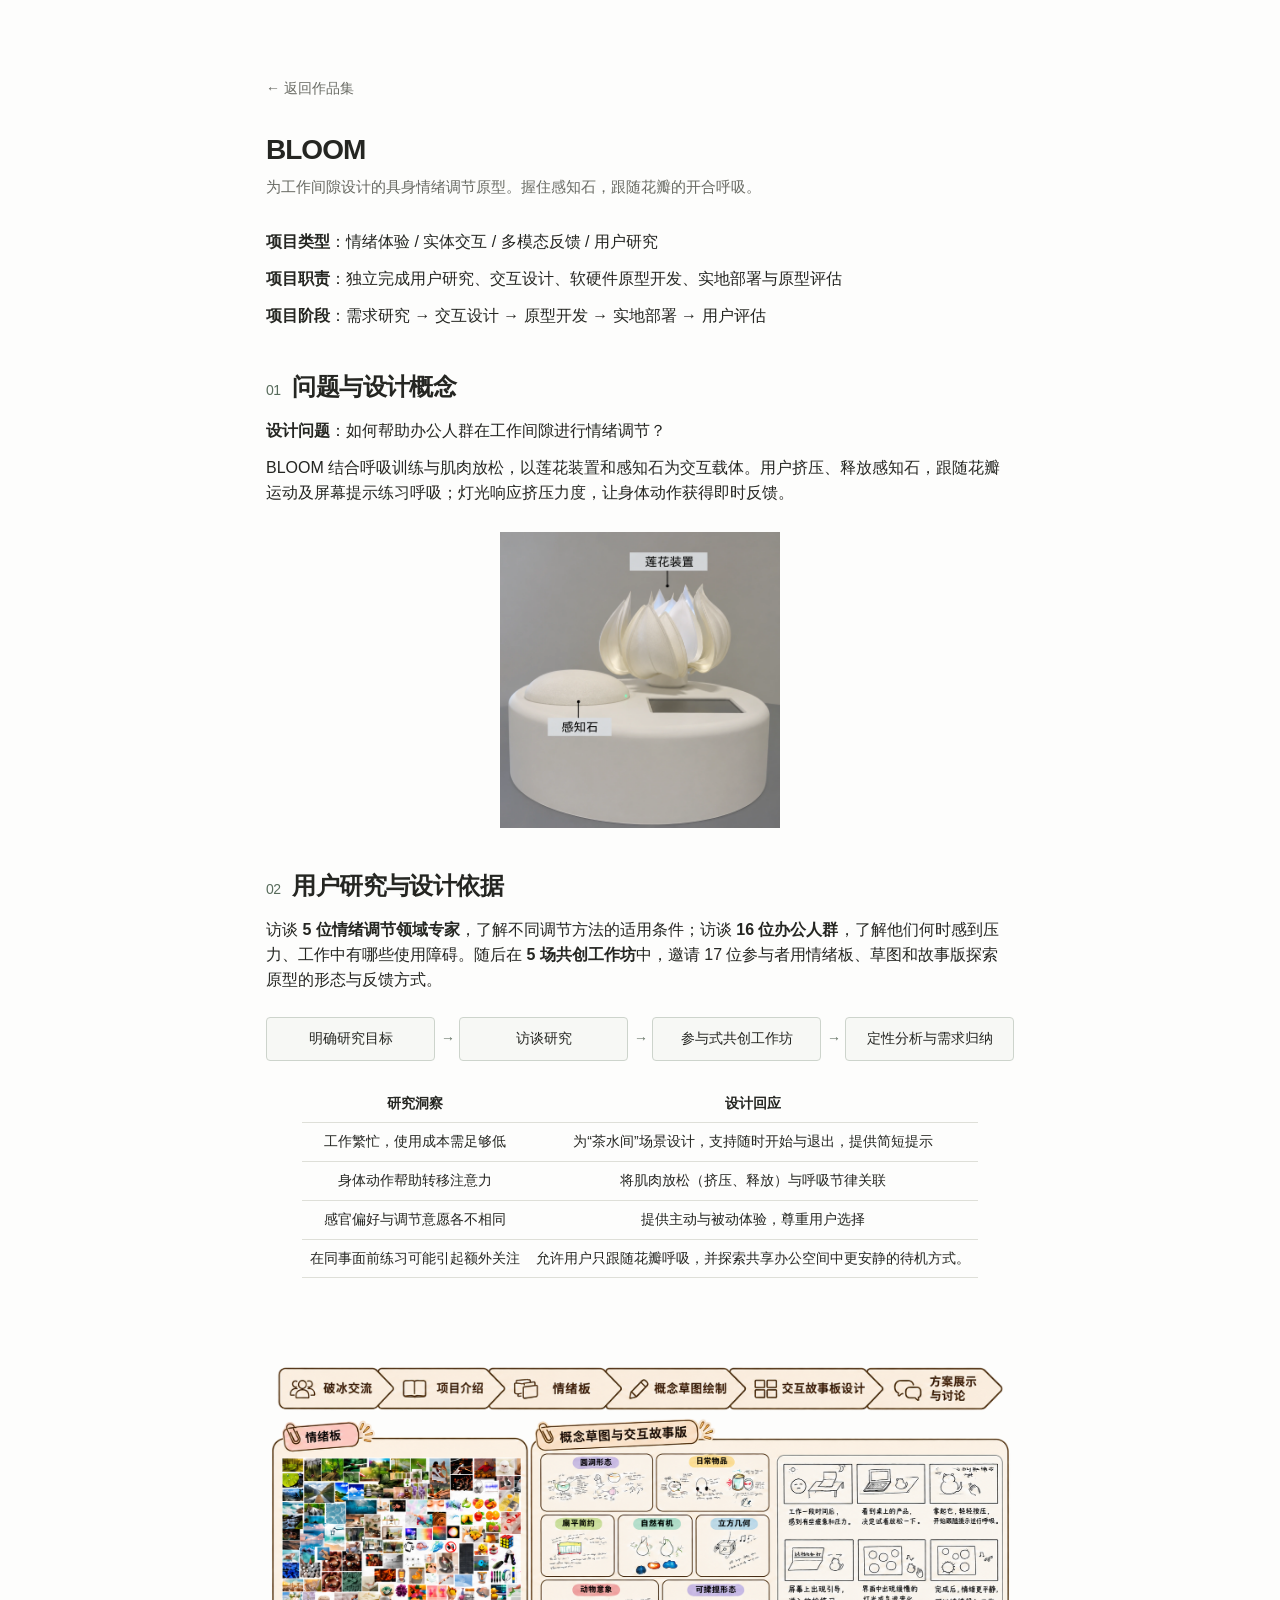
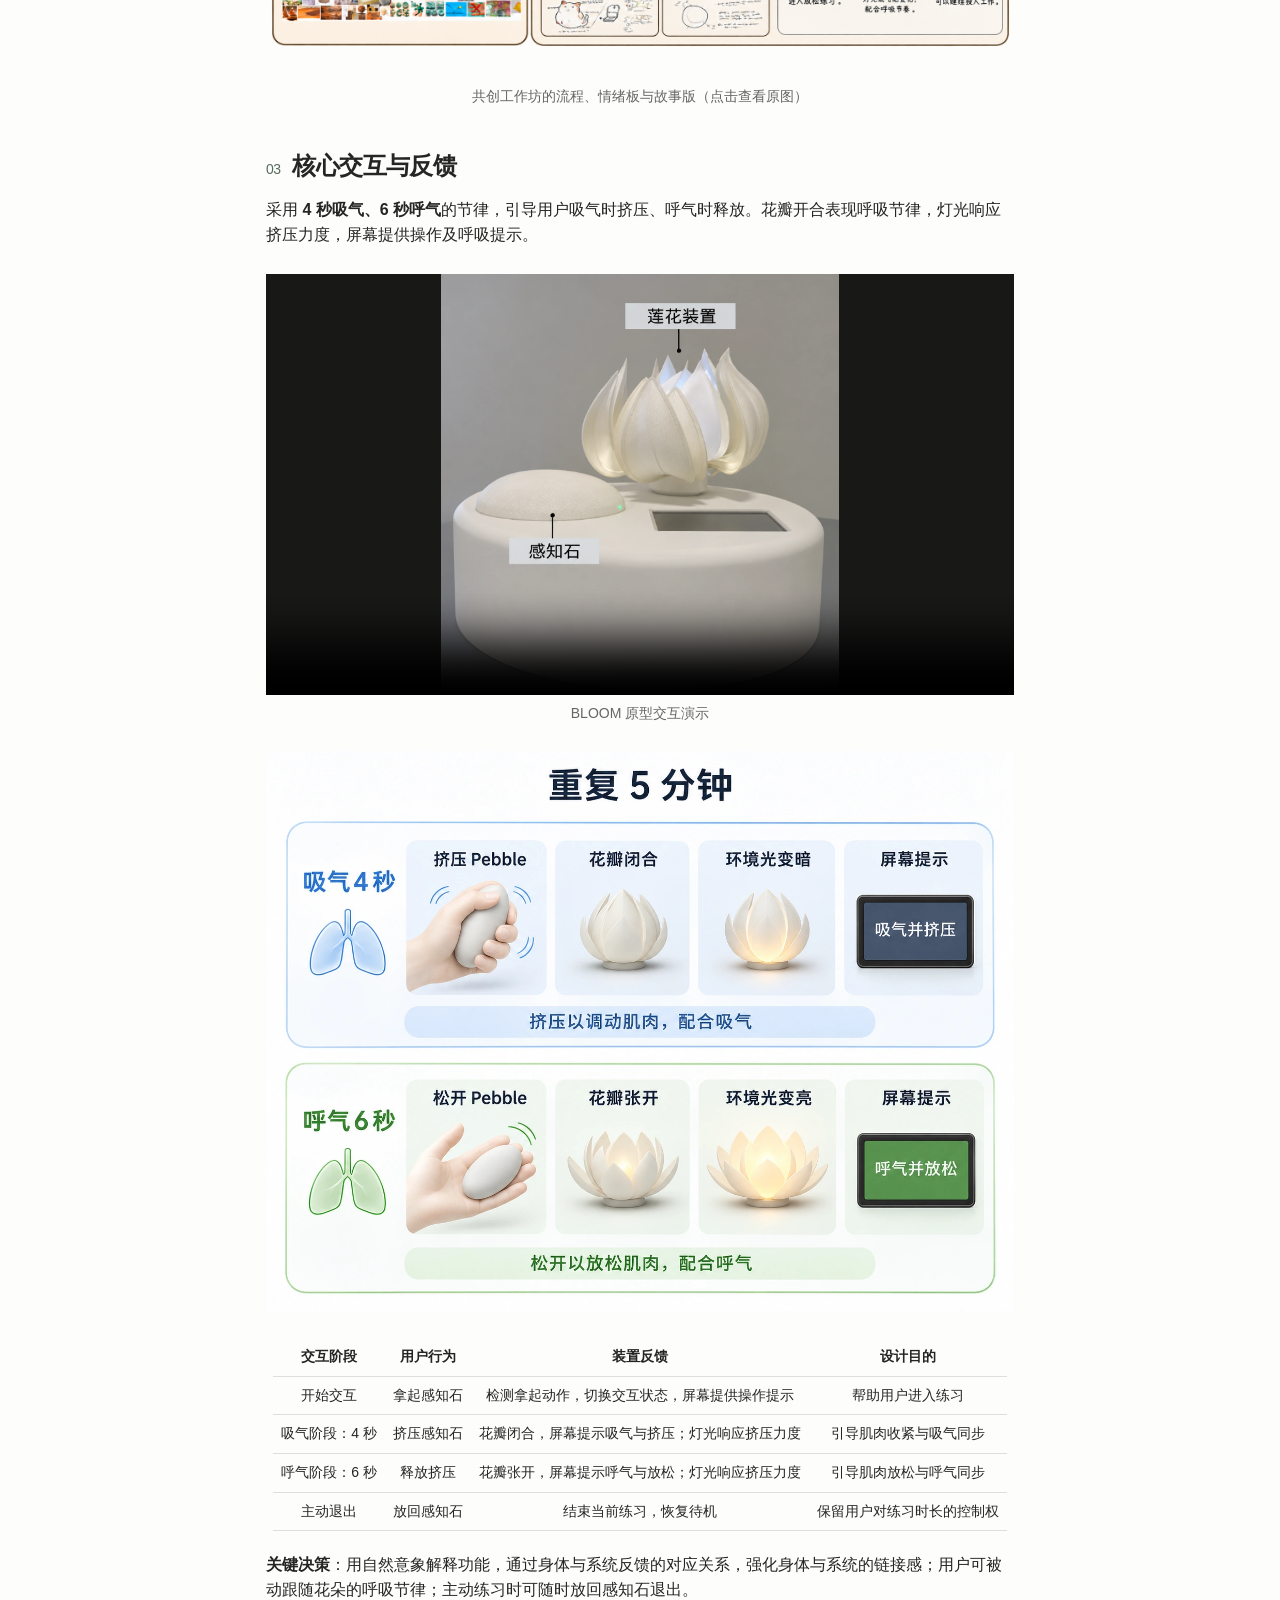
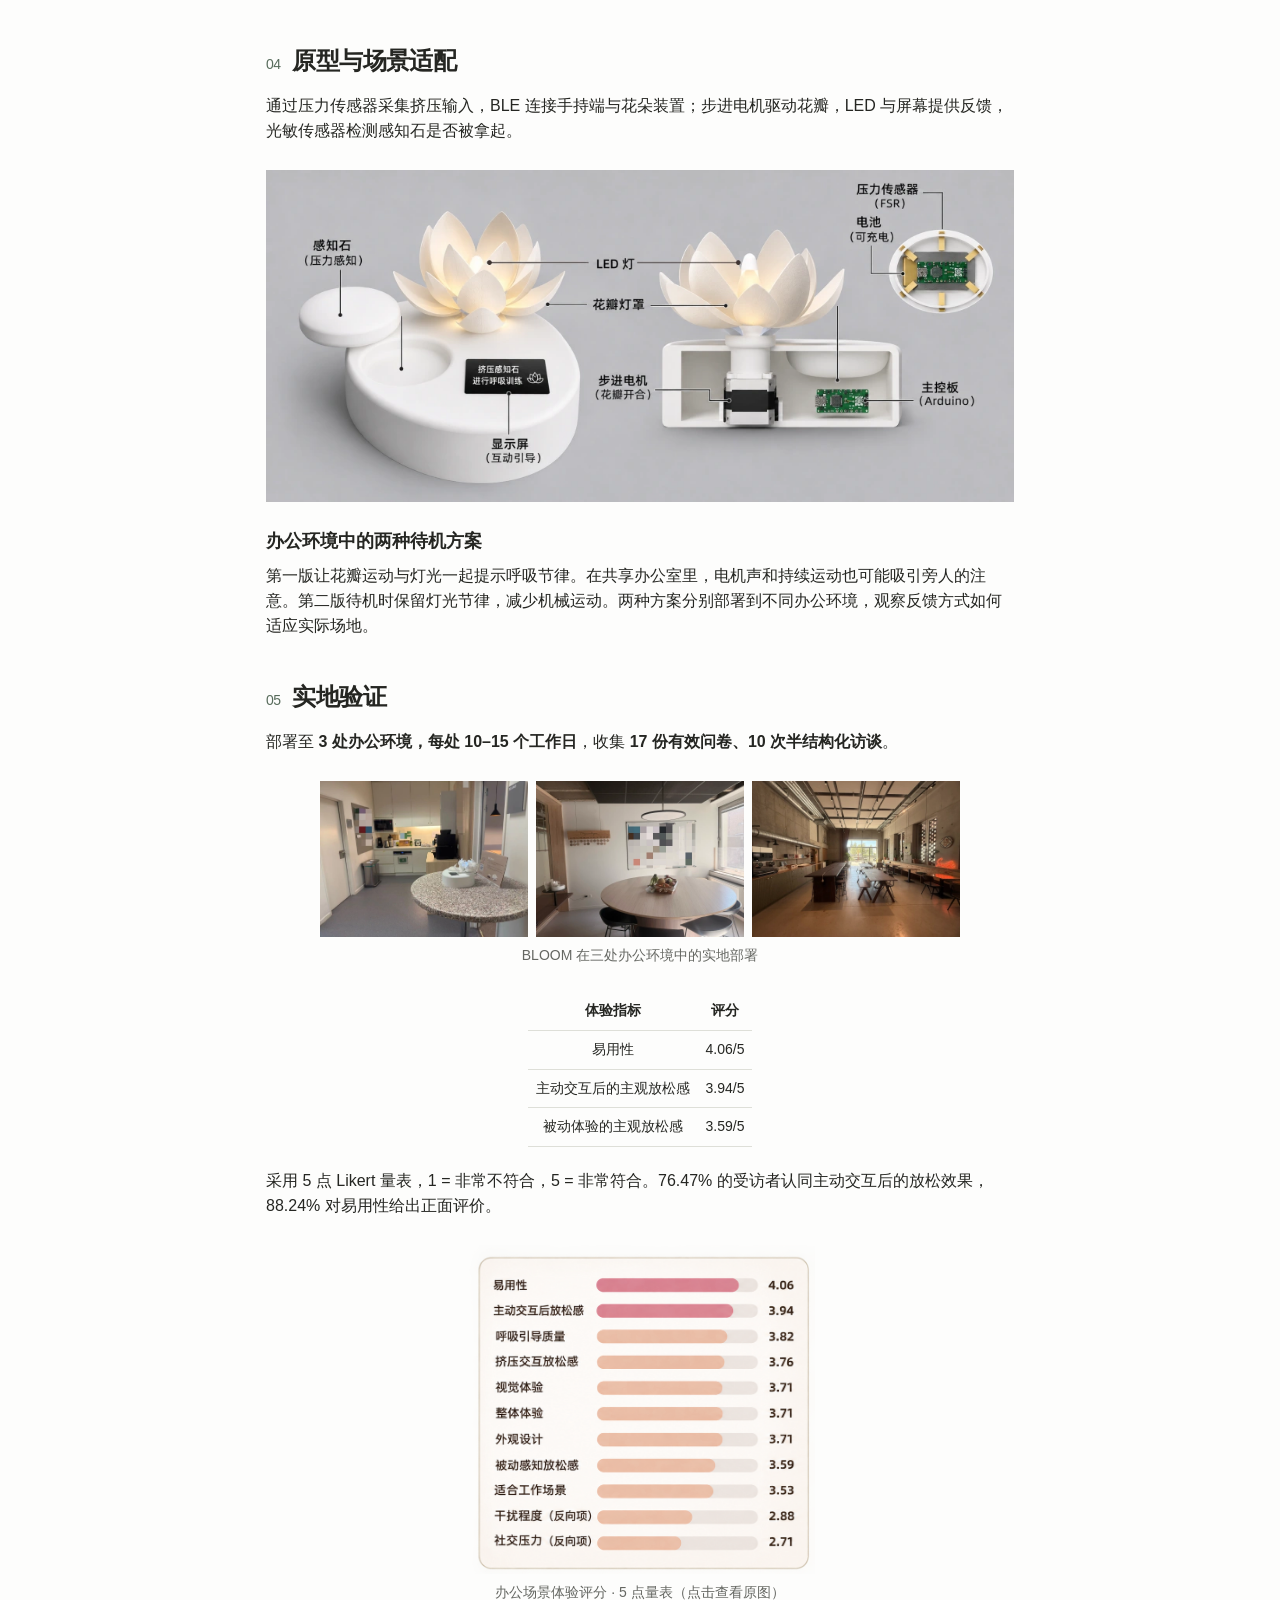
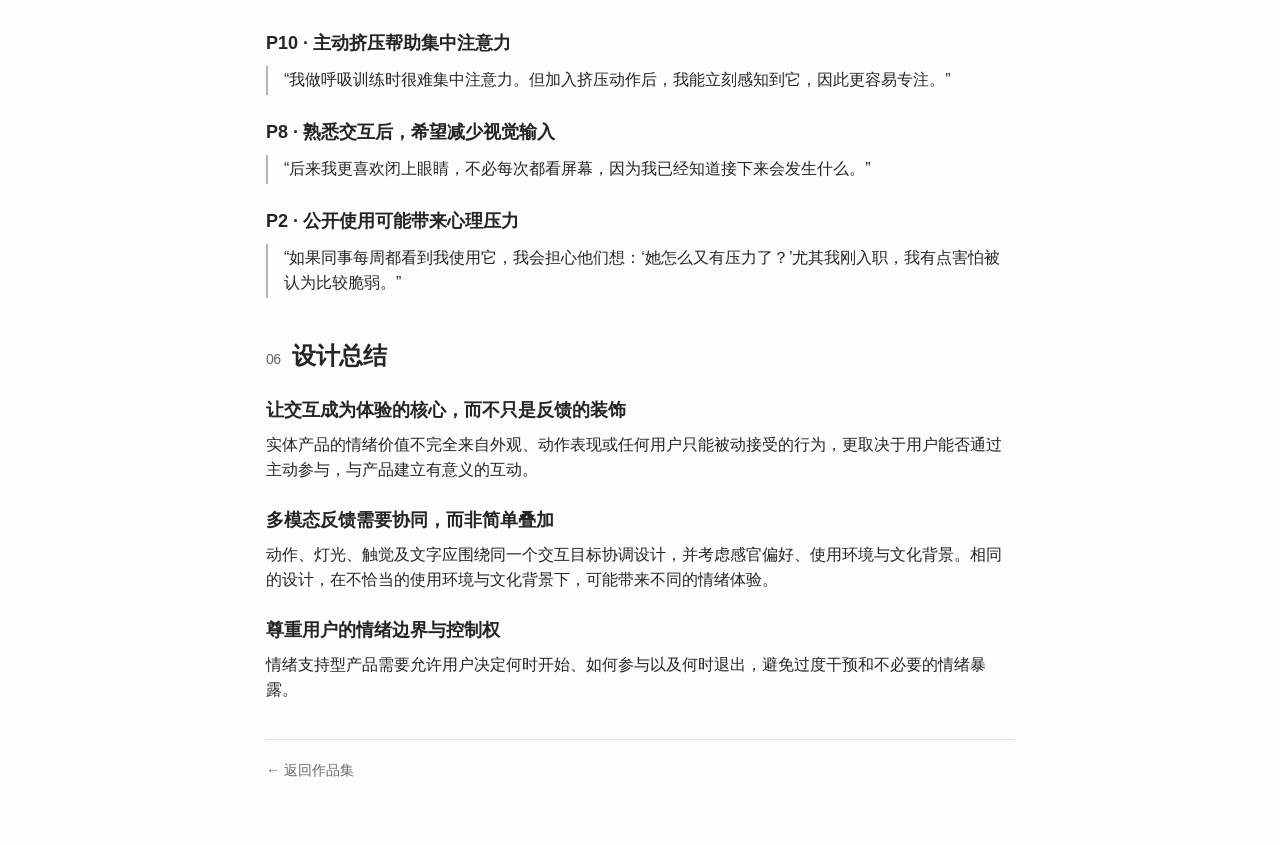
==== bloom.html @ 1e0ffdab "Publish Nianmei Zhou portfolio" ====
<!doctype html><html lang="zh-CN"><head><meta charset="utf-8"><meta name="viewport" content="width=device-width,initial-scale=1"><title>BLOOM · 周念梅</title><link rel="stylesheet" href="style.css"></head><body><article id="bloom"><a class="back" href="index.html">← 返回作品集</a><header><h1>BLOOM</h1><p class="role">为工作间隙设计的具身情绪调节原型。握住感知石，跟随花瓣的开合呼吸。</p></header><p><strong>项目类型</strong>：情绪体验 / 实体交互 / 多模态反馈 / 用户研究</p>
<p><strong>项目职责</strong>：独立完成用户研究、交互设计、软硬件原型开发、实地部署与原型评估</p>
<p><strong>项目阶段</strong>：需求研究 → 交互设计 → 原型开发 → 实地部署 → 用户评估</p>
<h2 data-section="问题与设计概念"><span class="section-num" aria-hidden="true">01</span>问题与设计概念</h2>
<p><strong>设计问题</strong>：如何帮助办公人群在工作间隙进行情绪调节？</p>
<p>BLOOM 结合呼吸训练与肌肉放松，以莲花装置和感知石为交互载体。用户挤压、释放感知石，跟随花瓣运动及屏幕提示练习呼吸；灯光响应挤压力度，让身体动作获得即时反馈。</p>
<figure class="concept">
<a href="assets/figure-10.webp"><img loading="lazy" width="1221" height="1288" src="assets/figure-10.webp" alt="莲花装置与感知石">
</a></figure>
<h2 data-section="用户研究与设计依据"><span class="section-num" aria-hidden="true">02</span>用户研究与设计依据</h2>
<p>访谈 <strong>5 位情绪调节领域专家</strong>，了解不同调节方法的适用条件；访谈 <strong>16 位办公人群</strong>，了解他们何时感到压力、工作中有哪些使用障碍。随后在 <strong>5 场共创工作坊</strong>中，邀请 17 位参与者用情绪板、草图和故事版探索原型的形态与反馈方式。</p>
<ol class="research-flow" aria-label="用户研究流程"><li>明确研究目标</li><li>访谈研究</li><li>参与式共创工作坊</li><li>定性分析与需求归纳</li></ol>
<div class="table-scroll"><table>
<colgroup>
<col style="width: 32%">
<col style="width: 67%">
</colgroup>
<thead>
<tr>
<th>研究洞察</th>
<th>设计回应</th>
</tr>
</thead>
<tbody>
<tr>
<td>工作繁忙，使用成本需足够低</td>
<td>为“茶水间”场景设计，支持随时开始与退出，提供简短提示</td>
</tr>
<tr>
<td>身体动作帮助转移注意力</td>
<td>将肌肉放松（挤压、释放）与呼吸节律关联</td>
</tr>
<tr>
<td>感官偏好与调节意愿各不相同</td>
<td>提供主动与被动体验，尊重用户选择</td>
</tr><tr><td>在同事面前练习可能引起额外关注</td><td>允许用户只跟随花瓣呼吸，并探索共享办公空间中更安静的待机方式。</td></tr>
</tbody>
</table>
</div><figure>
<a href="assets/bloom-workshop.png"><img loading="lazy" width="1774" height="887" src="assets/bloom-workshop.png" alt="共创工作坊">
</a><figcaption>共创工作坊的流程、情绪板与故事版（点击查看原图）</figcaption></figure>
<h2 data-section="核心交互与反馈"><span class="section-num" aria-hidden="true">03</span>核心交互与反馈</h2>
<p>采用 <strong>4 秒吸气、6 秒呼气</strong>的节律，引导用户吸气时挤压、呼气时释放。花瓣开合表现呼吸节律，灯光响应挤压力度，屏幕提供操作及呼吸提示。</p><figure><video controls="controls" playsinline="playsinline" preload="metadata" poster="assets/figure-10.webp"><source src="assets/bloom.mp4" type="video/mp4"></source></video><figcaption>BLOOM 原型交互演示</figcaption></figure>
<figure>
<a href="assets/figure-12.webp"><img loading="lazy" width="1448" height="1086" src="assets/figure-12.webp" alt="呼吸练习反馈">
</a></figure>
<div class="table-scroll"><table>
<colgroup>
<col style="width: 16%">
<col style="width: 10%">
<col style="width: 46%">
<col style="width: 26%">
</colgroup>
<thead>
<tr>
<th>交互阶段</th>
<th>用户行为</th>
<th>装置反馈</th>
<th>设计目的</th>
</tr>
</thead>
<tbody>
<tr>
<td>开始交互</td>
<td>拿起感知石</td>
<td>检测拿起动作，切换交互状态，屏幕提供操作提示</td>
<td>帮助用户进入练习</td>
</tr>
<tr>
<td>吸气阶段：4 秒</td>
<td>挤压感知石</td>
<td>花瓣闭合，屏幕提示吸气与挤压；灯光响应挤压力度</td>
<td>引导肌肉收紧与吸气同步</td>
</tr>
<tr>
<td>呼气阶段：6 秒</td>
<td>释放挤压</td>
<td>花瓣张开，屏幕提示呼气与放松；灯光响应挤压力度</td>
<td>引导肌肉放松与呼气同步</td>
</tr>
<tr>
<td>主动退出</td>
<td>放回感知石</td>
<td>结束当前练习，恢复待机</td>
<td>保留用户对练习时长的控制权</td>
</tr>
</tbody>
</table>
</div><p><strong>关键决策</strong>：用自然意象解释功能，通过身体与系统反馈的对应关系，强化身体与系统的链接感；用户可被动跟随花朵的呼吸节律；主动练习时可随时放回感知石退出。</p>
<h2 data-section="原型与场景适配"><span class="section-num" aria-hidden="true">04</span>原型与场景适配</h2>
<p>通过压力传感器采集挤压输入，BLE 连接手持端与花朵装置；步进电机驱动花瓣，LED 与屏幕提供反馈，光敏传感器检测感知石是否被拿起。</p>
<figure>
<a href="assets/figure-13.webp"><img loading="lazy" width="960" height="427" src="assets/figure-13.webp" alt="原型结构">
</a></figure>
<h3>办公环境中的两种待机方案</h3><p>第一版让花瓣运动与灯光一起提示呼吸节律。在共享办公室里，电机声和持续运动也可能吸引旁人的注意。第二版待机时保留灯光节律，减少机械运动。两种方案分别部署到不同办公环境，观察反馈方式如何适应实际场地。</p><h2 data-section="实地验证"><span class="section-num" aria-hidden="true">05</span>实地验证</h2>
<p>部署至 <strong>3 处办公环境，每处 10–15 个工作日</strong>，收集 <strong>17 份有效问卷、10 次半结构化访谈</strong>。</p>
<figure class="deployment"><div><a href="assets/figure-14.webp"><img loading="lazy" width="481" height="360" src="assets/figure-14.webp" alt="第一处部署环境">
</a><a href="assets/figure-15.webp"><img loading="lazy" width="480" height="360" src="assets/figure-15.webp" alt="第二处部署环境">
</a><a href="assets/figure-16.webp"><img loading="lazy" width="480" height="360" src="assets/figure-16.webp" alt="第三处部署环境">
</a></div><figcaption>BLOOM 在三处办公环境中的实地部署</figcaption></figure><div class="table-scroll"><table>
<thead>
<tr>
<th>体验指标</th>
<th>评分</th>
</tr>
</thead>
<tbody>
<tr>
<td>易用性</td>
<td>4.06/5</td>
</tr>
<tr>
<td>主动交互后的主观放松感</td>
<td>3.94/5</td>
</tr>
<tr>
<td>被动体验的主观放松感</td>
<td>3.59/5</td>
</tr>
</tbody>
</table>
</div><p>采用 5 点 Likert 量表，1 = 非常不符合，5 = 非常符合。76.47% 的受访者认同主动交互后的放松效果，88.24% 对易用性给出正面评价。</p>
<figure class="ratings">
<a href="assets/bloom-ratings.png"><img loading="lazy" width="777" height="731" src="assets/bloom-ratings.png" alt="体验评估">
</a><figcaption>办公场景体验评分 · 5 点量表（点击查看原图）</figcaption></figure>
<h3>P10 · 主动挤压帮助集中注意力</h3><blockquote><p>“我做呼吸训练时很难集中注意力。但加入挤压动作后，我能立刻感知到它，因此更容易专注。”</p></blockquote><h3>P8 · 熟悉交互后，希望减少视觉输入</h3><blockquote><p>“后来我更喜欢闭上眼睛，不必每次都看屏幕，因为我已经知道接下来会发生什么。”</p></blockquote><h3>P2 · 公开使用可能带来心理压力</h3><blockquote><p>“如果同事每周都看到我使用它，我会担心他们想：‘她怎么又有压力了？’尤其我刚入职，我有点害怕被认为比较脆弱。”</p></blockquote>
<h2><span class="section-num" aria-hidden="true">06</span>设计总结</h2>
<h3>让交互成为体验的核心，而不只是反馈的装饰</h3>
<p>实体产品的情绪价值不完全来自外观、动作表现或任何用户只能被动接受的行为，更取决于用户能否通过主动参与，与产品建立有意义的互动。</p>
<h3>多模态反馈需要协同，而非简单叠加</h3>
<p>动作、灯光、触觉及文字应围绕同一个交互目标协调设计，并考虑感官偏好、使用环境与文化背景。相同的设计，在不恰当的使用环境与文化背景下，可能带来不同的情绪体验。</p>
<h3>尊重用户的情绪边界与控制权</h3>
<p>情绪支持型产品需要允许用户决定何时开始、如何参与以及何时退出，避免过度干预和不必要的情绪暴露。</p>
<a class="back end" href="index.html">← 返回作品集</a></article></body></html>
---- style.css ----
*{box-sizing:border-box}html{color-scheme:light}body{margin:0;background:#fdfdfc;color:#252622;font:16px/1.56 -apple-system,BlinkMacSystemFont,"PingFang SC","Microsoft YaHei",sans-serif;-webkit-font-smoothing:antialiased}main,article{max-width:670px;margin:0 auto;padding:76px 26px 64px}header{margin-bottom:46px}h1,h2,h3,p{margin:0}h1{font-size:28px;line-height:1.25;letter-spacing:-.035em;font-weight:650}h1 span{font-size:19px;font-weight:430;color:#72746d;margin-left:8px}h2{font-size:18px;letter-spacing:-.025em;margin-bottom:14px}section+section{margin-top:38px}p{margin:0 0 12px}p.role,small,footer,.back{color:#686a63}.role{margin:8px 0 0;font-size:15px}a{color:inherit;text-underline-offset:4px}a:focus-visible{outline:2px solid #456f57;outline-offset:3px}.project{display:flex;align-items:center;justify-content:space-between;gap:18px;text-decoration:none;border-bottom:1px solid #e7e7e2;padding:13px 4px 14px 0}.project:first-of-type{padding-top:3px}.project strong{font-weight:600;font-size:16px}.project small{display:block;margin-top:2px;font-size:14px;line-height:1.55}.project b{font-weight:400;color:#797c72}.project:hover strong,.back:hover{text-decoration:underline}.project:hover b{color:#243f29}footer{margin-top:33px;display:flex;gap:20px;font-size:14px}article{display:none;max-width:800px}article:target{display:block}article:target~main{display:none}.back{display:inline-block;margin-bottom:32px;font-size:14px;text-decoration:none}article header{margin-bottom:32px}article h2{font-size:22px;margin:40px 0 16px}article p,li{overflow-wrap:anywhere}article figure{margin:22px 0}article img{display:block;width:auto;height:auto;max-width:100%;max-height:520px;margin:auto}article table{display:block;overflow:auto;border-collapse:collapse;margin:19px 0;font-size:14px}td,th{text-align:left;border-bottom:1px solid #dedfd8;padding:8px;vertical-align:top}article .end{margin:36px 0 0;border-top:1px solid #dedfd8;padding-top:20px;display:block}ul{padding-left:21px}@media(max-width:600px){main,article{padding:42px 22px}header{margin-bottom:32px}h1{font-size:26px}.project{padding:14px 0}}
article{display:block}.table-scroll{max-width:100%;overflow-x:auto;margin:22px auto}article table{display:table;width:auto;margin:0 auto;overflow:visible}article td,article th{text-align:center;line-height:1.55}article table col{width:auto!important}article figure{margin:26px auto}article figure img{display:block;max-height:none;height:auto;width:auto;max-width:100%;margin:auto}figure a{display:block}video{display:block;width:100%;aspect-ratio:16/9;background:#181917}figcaption{margin:8px 0;color:#656762;font-size:14px;text-align:center}blockquote{margin:9px 0 10px;border-left:2px solid #afb9ac;padding:2px 0 2px 16px}blockquote p{margin:0}h3{margin:23px 0 8px;font-size:16px}
#bloom figure.concept{max-width:280px}#bloom figure.ratings{max-width:350px}
.deployment{max-width:640px}.deployment>div,.case-gallery{display:grid;grid-auto-columns:minmax(0,1fr);grid-auto-flow:column;gap:8px}.deployment img{width:100%;aspect-ratio:4/3;object-fit:cover}
.research-flow{display:flex;align-items:stretch;list-style:none;gap:24px;margin:24px 0;padding:0}.research-flow li{position:relative;flex:1;display:grid;place-items:center;padding:10px 5px;border:1px solid #cdd4cc;border-radius:4px;background:#f7f8f5;text-align:center;font-size:14px}.research-flow li+li:before{content:"→";position:absolute;right:100%;width:24px;color:#657365}
.case-nav{display:flex;flex-wrap:wrap;gap:8px 20px;border-block:1px solid #dedfd8;padding:12px 0;margin:25px 0;font-size:14px}.case-nav a{text-decoration:none}.case-nav a:hover{text-decoration:underline}#court h2{font-size:25px;border-top:1px solid #dedfd8;padding-top:25px;margin-top:44px}#court h3{font-size:19px;margin:28px 0 12px}.case-gallery figure{margin:8px 0 18px}.case-gallery figcaption{font-size:13px}.architecture{max-width:580px}article .architecture img{width:100%}
@media(max-width:550px){.research-flow{flex-direction:column;align-items:center;gap:22px}.research-flow li{width:80%}.research-flow li+li:before{content:"↓";right:auto;top:-22px;height:22px}.case-gallery{grid-auto-flow:row}.deployment>div{gap:4px}}

article h2,#court h2{display:flex;align-items:baseline;gap:12px;font-size:24px;font-weight:650;line-height:1.35;margin:42px 0 16px;padding:0;border:0}
article .section-num{font-size:14px;font-weight:500;color:#576b5b;font-variant-numeric:tabular-nums}
article h3,#court h3{font-size:18px;font-weight:600;line-height:1.45;margin:24px 0 10px}
.case-nav{border:0;padding:0;margin:25px 0}
.language-comparison .case-gallery figure{margin-bottom:0}
.ai-map{position:relative;display:grid;grid-template-columns:repeat(3,minmax(0,1fr));gap:30px 12px;align-items:center;padding:24px 21px 10px;isolation:isolate}
.ai-map svg{position:absolute;inset:0;width:100%;height:100%;z-index:-1}
.ai-node{background:#f3f6f0;border:1px solid #b5c2b4;border-radius:6px;text-align:center;padding:9px 5px;overflow-wrap:anywhere;font-size:15px}
.ai-node small{display:block;font-size:12px}.profile-head{display:flex;align-items:center;justify-content:space-between;gap:16px}.profile-avatar{display:block;flex:none;width:104px;height:104px;overflow:visible}.profile-avatar img{display:block;width:100%;height:100%;object-fit:contain}
@media(max-width:540px){.ai-map{gap:25px 6px;padding-inline:13px}.ai-node{font-size:13px}.profile-avatar{width:78px;height:78px}.section-num{flex:none}}
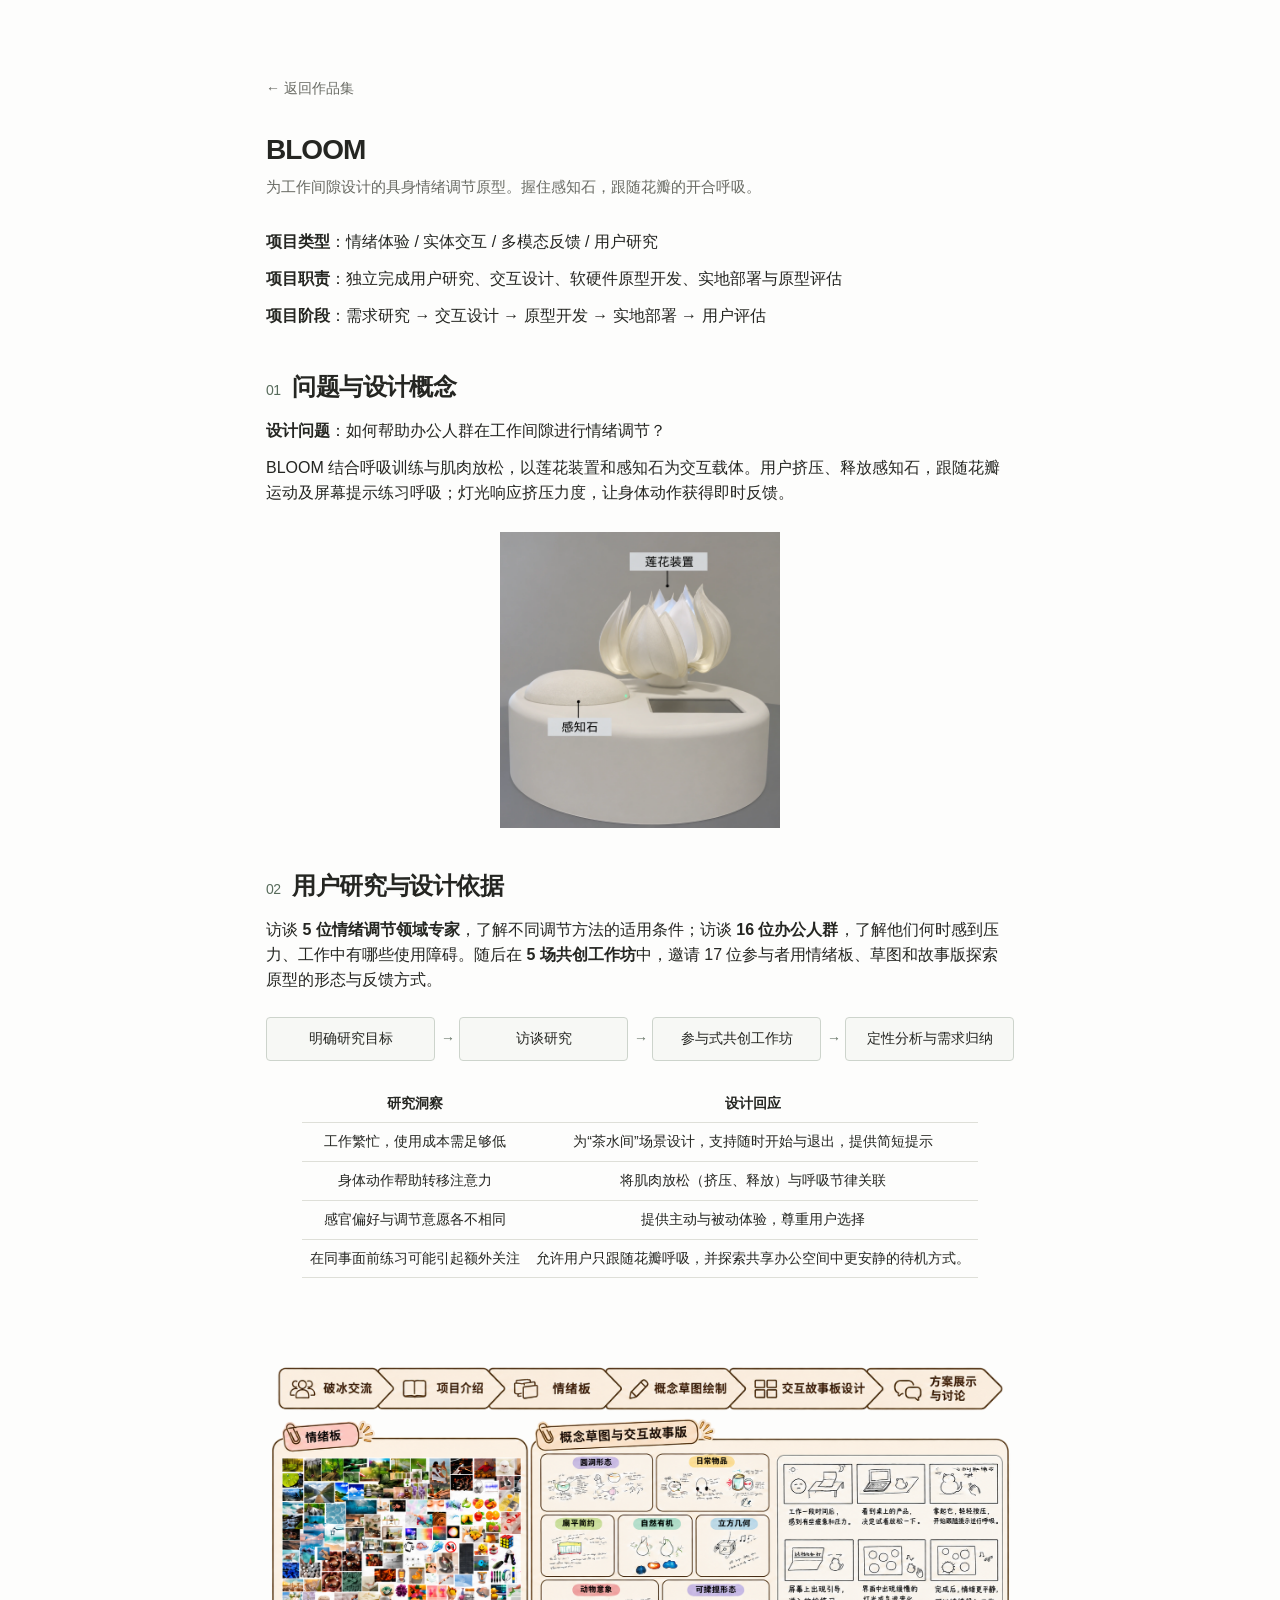
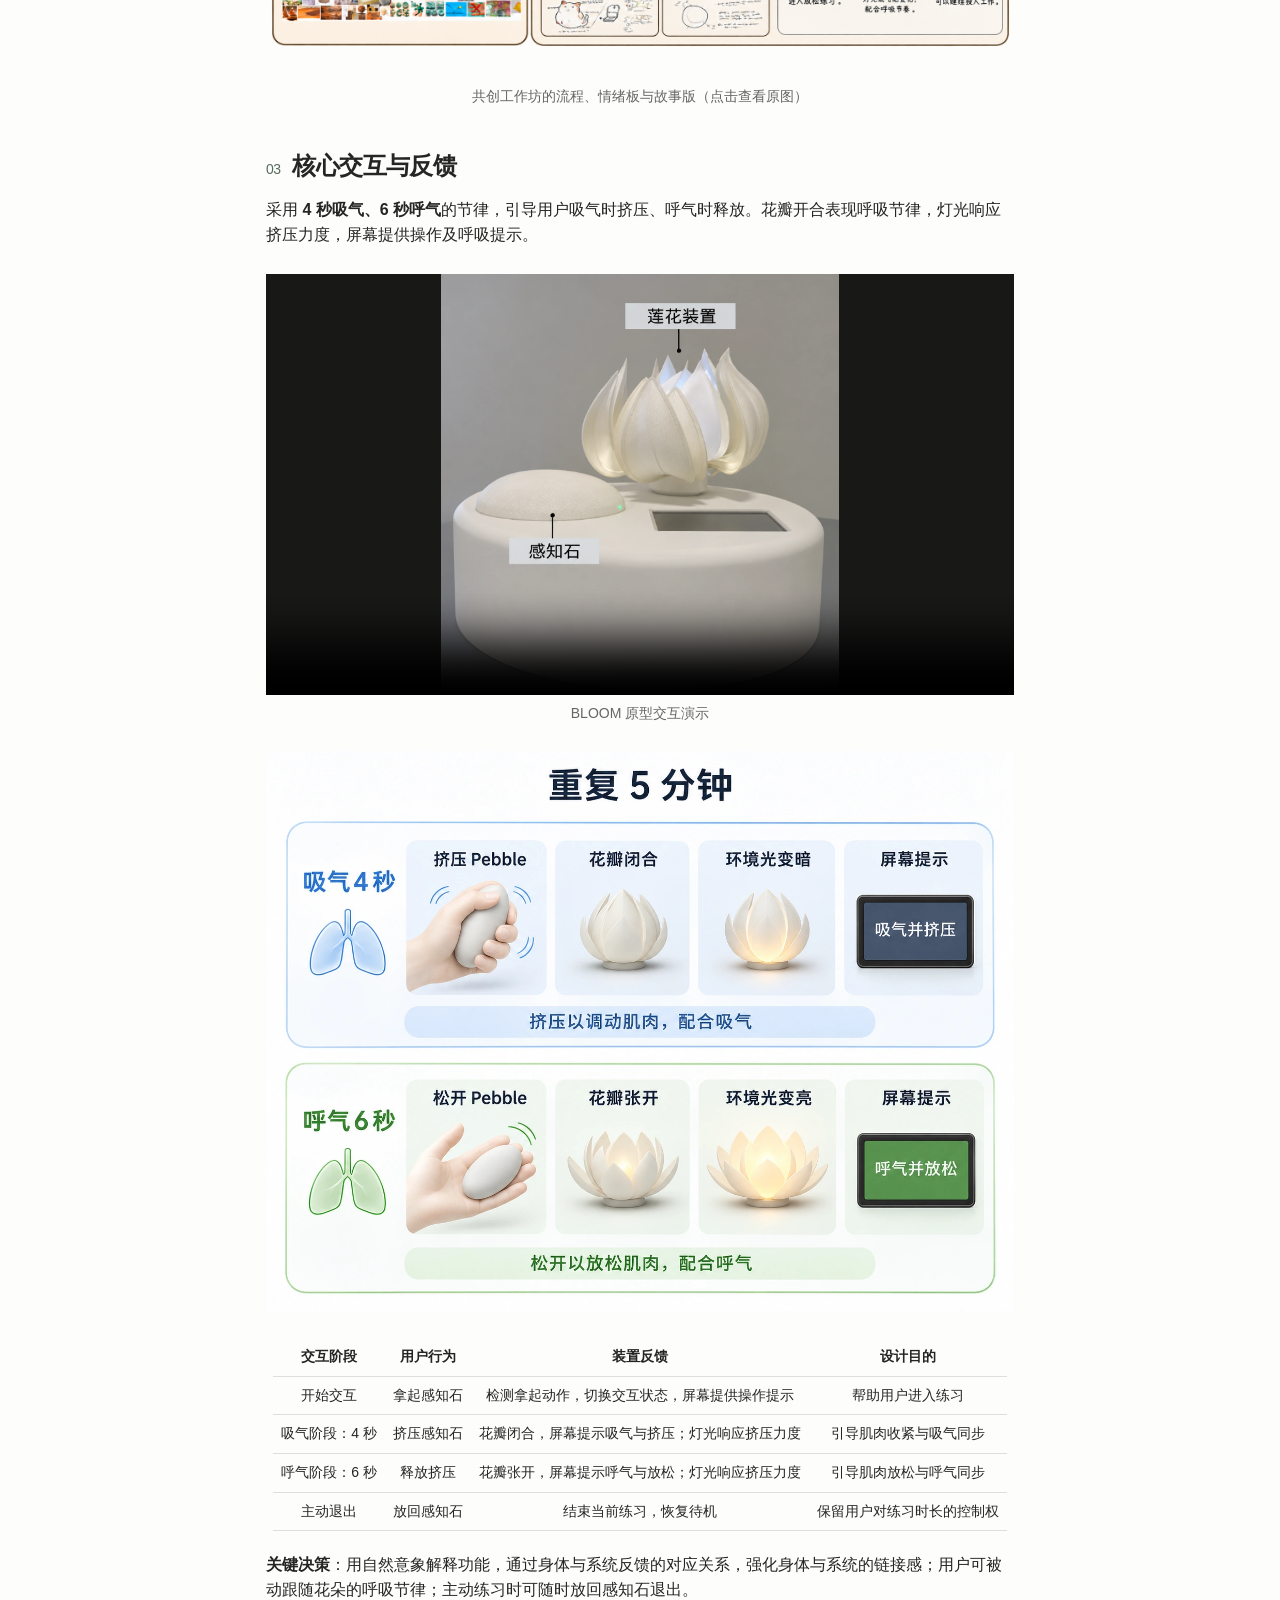
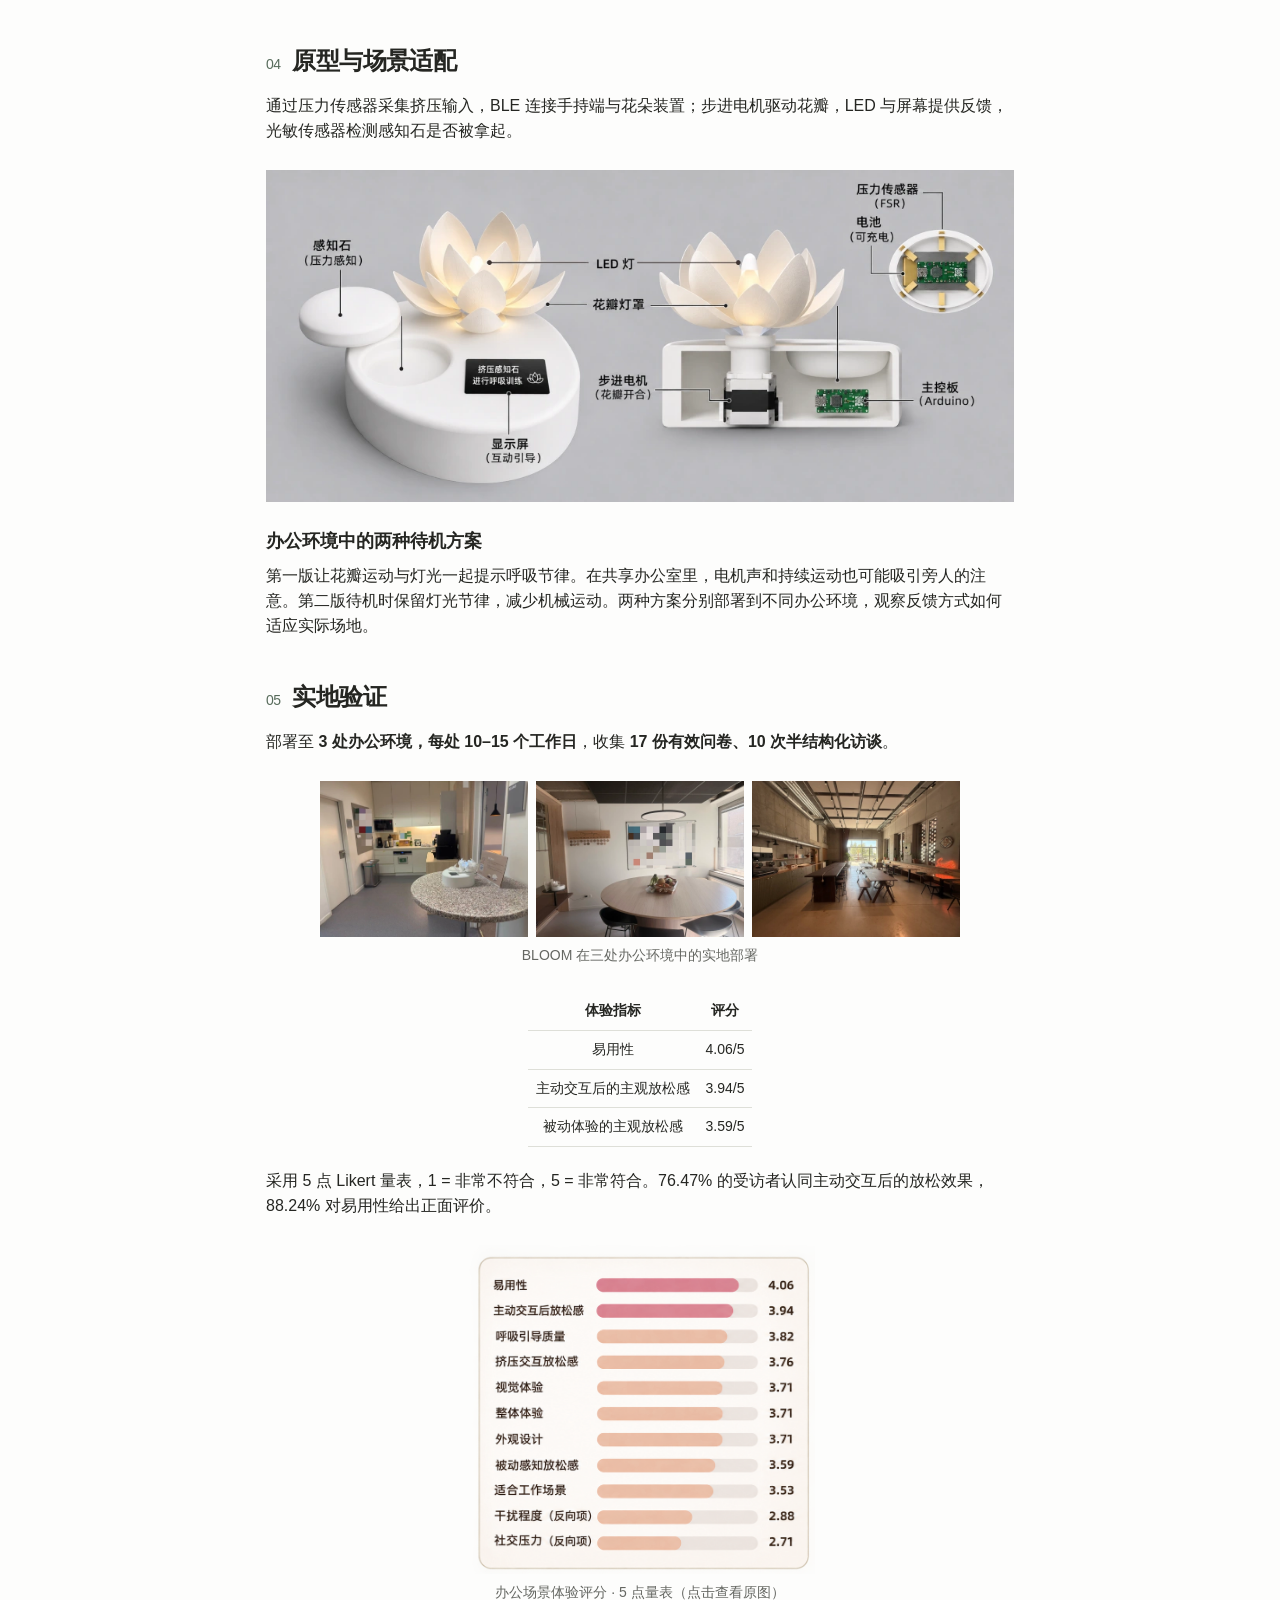
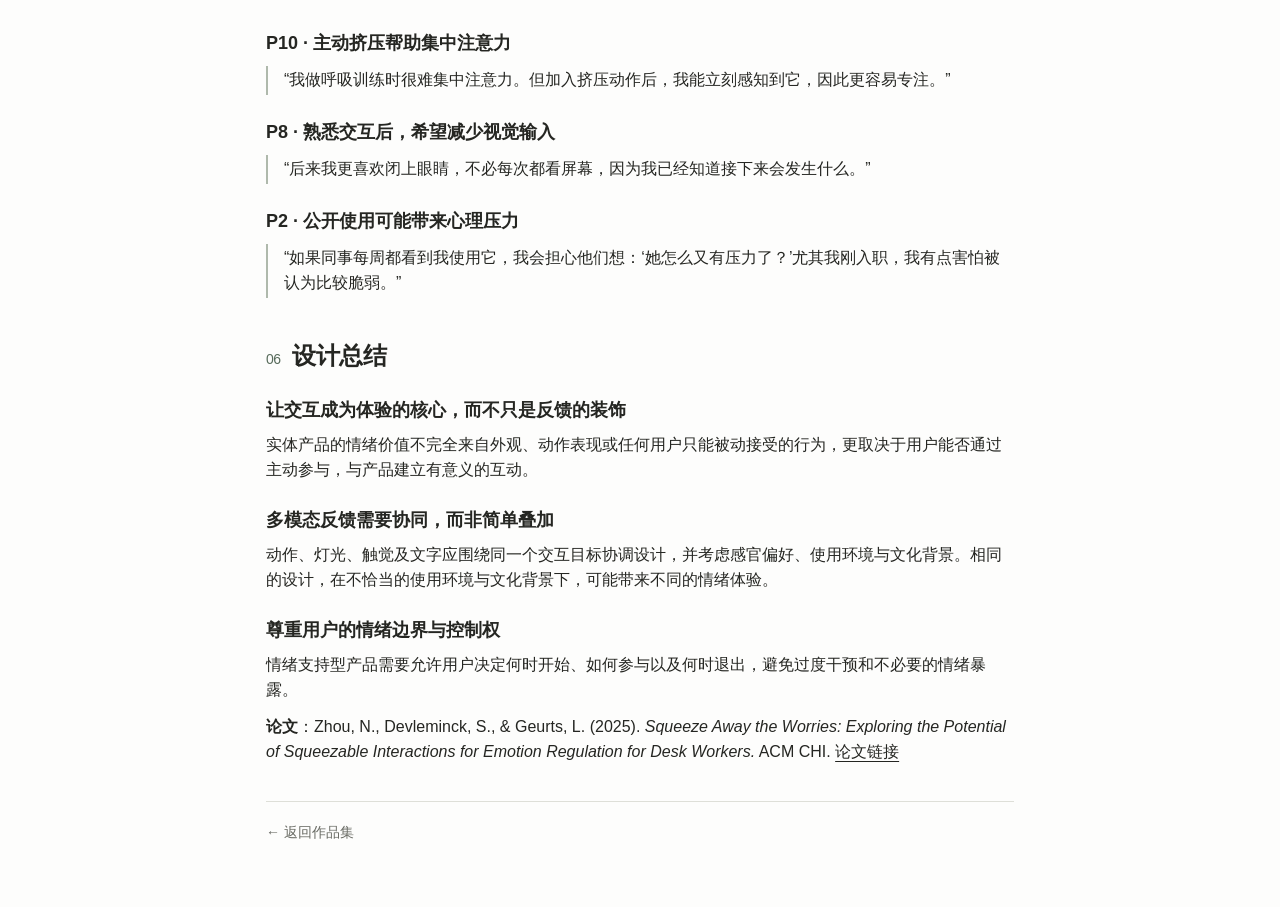
==== commit c2325e2b: "Add CHI 2025 paper reference to BLOOM" ====
--- a/bloom.html
+++ b/bloom.html
@@ -131,4 +131,5 @@
 <p>动作、灯光、触觉及文字应围绕同一个交互目标协调设计，并考虑感官偏好、使用环境与文化背景。相同的设计，在不恰当的使用环境与文化背景下，可能带来不同的情绪体验。</p>
 <h3>尊重用户的情绪边界与控制权</h3>
 <p>情绪支持型产品需要允许用户决定何时开始、如何参与以及何时退出，避免过度干预和不必要的情绪暴露。</p>
+<p><strong>论文</strong>：Zhou, N., Devleminck, S., &amp; Geurts, L. (2025). <em>Squeeze Away the Worries: Exploring the Potential of Squeezable Interactions for Emotion Regulation for Desk Workers.</em> ACM CHI. <a href="https://dl.acm.org/doi/10.1145/3706598.3713483">论文链接</a></p>
 <a class="back end" href="index.html">← 返回作品集</a></article></body></html>
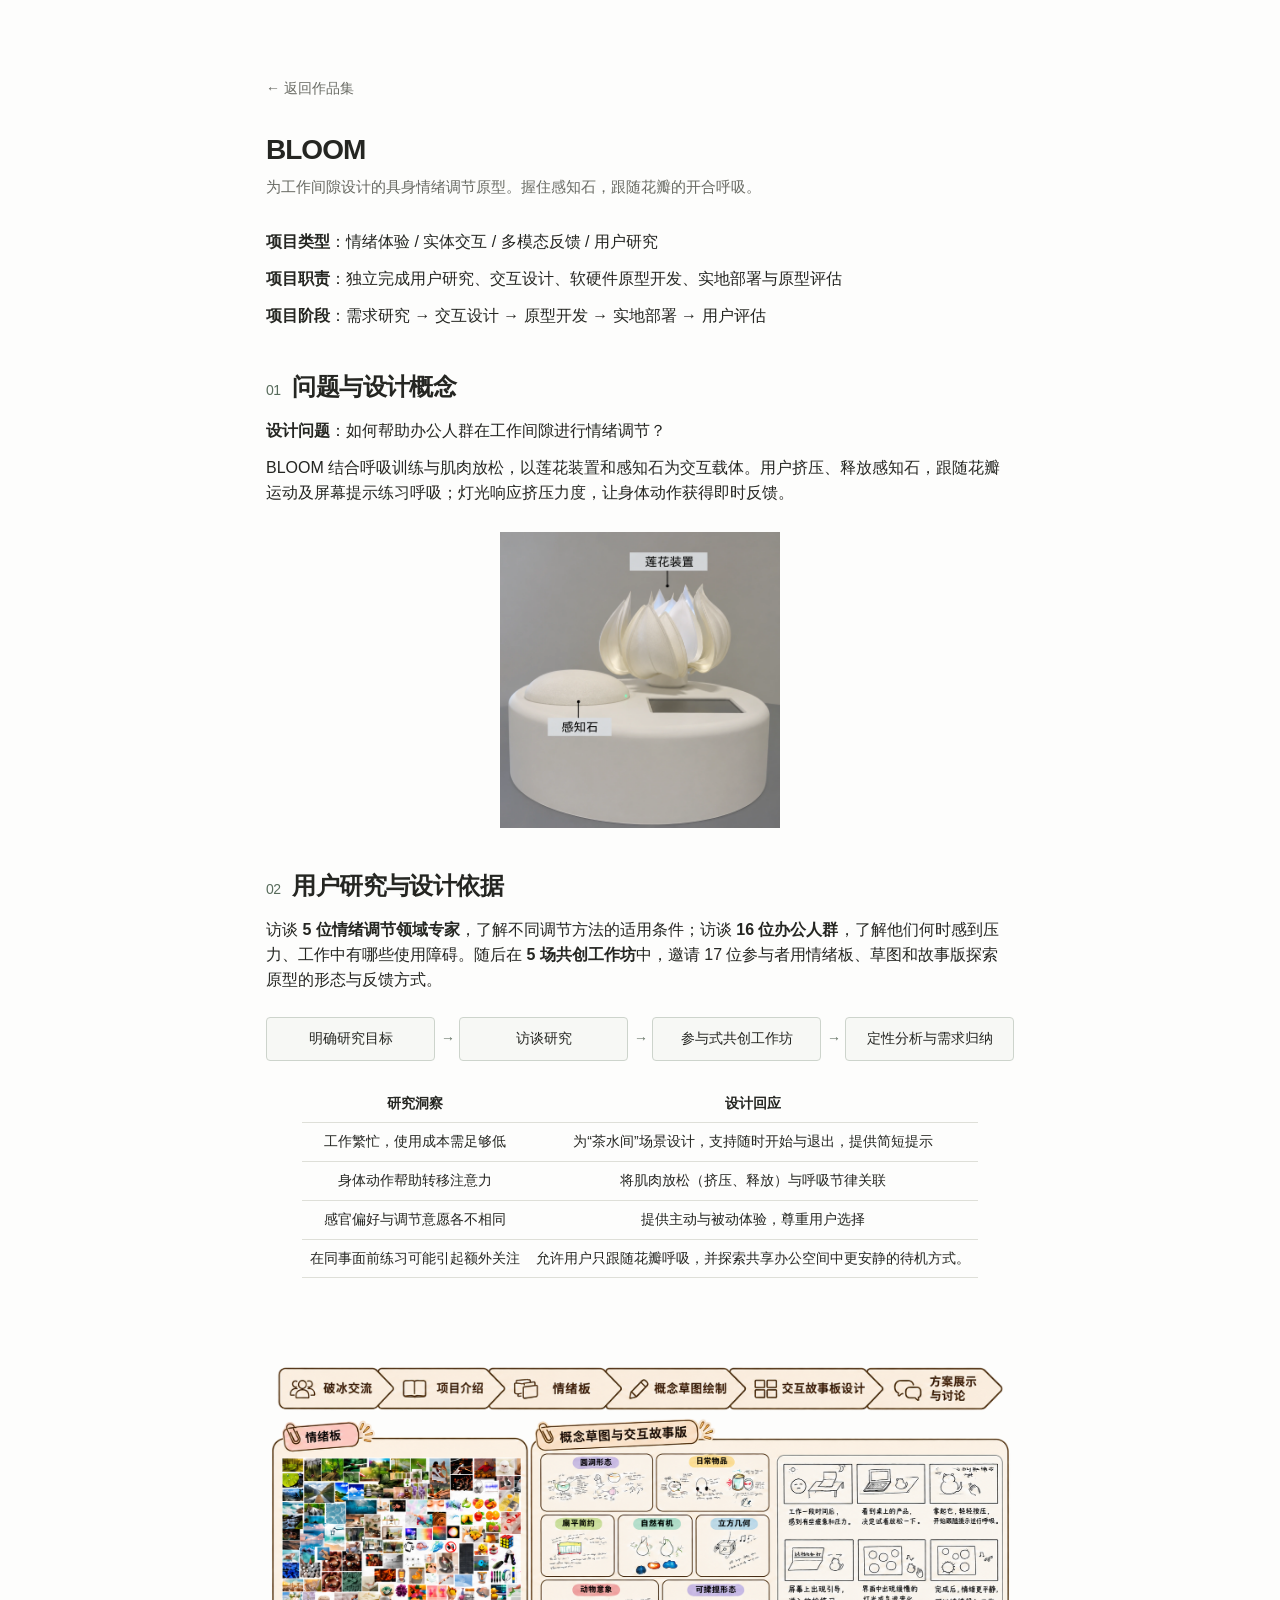
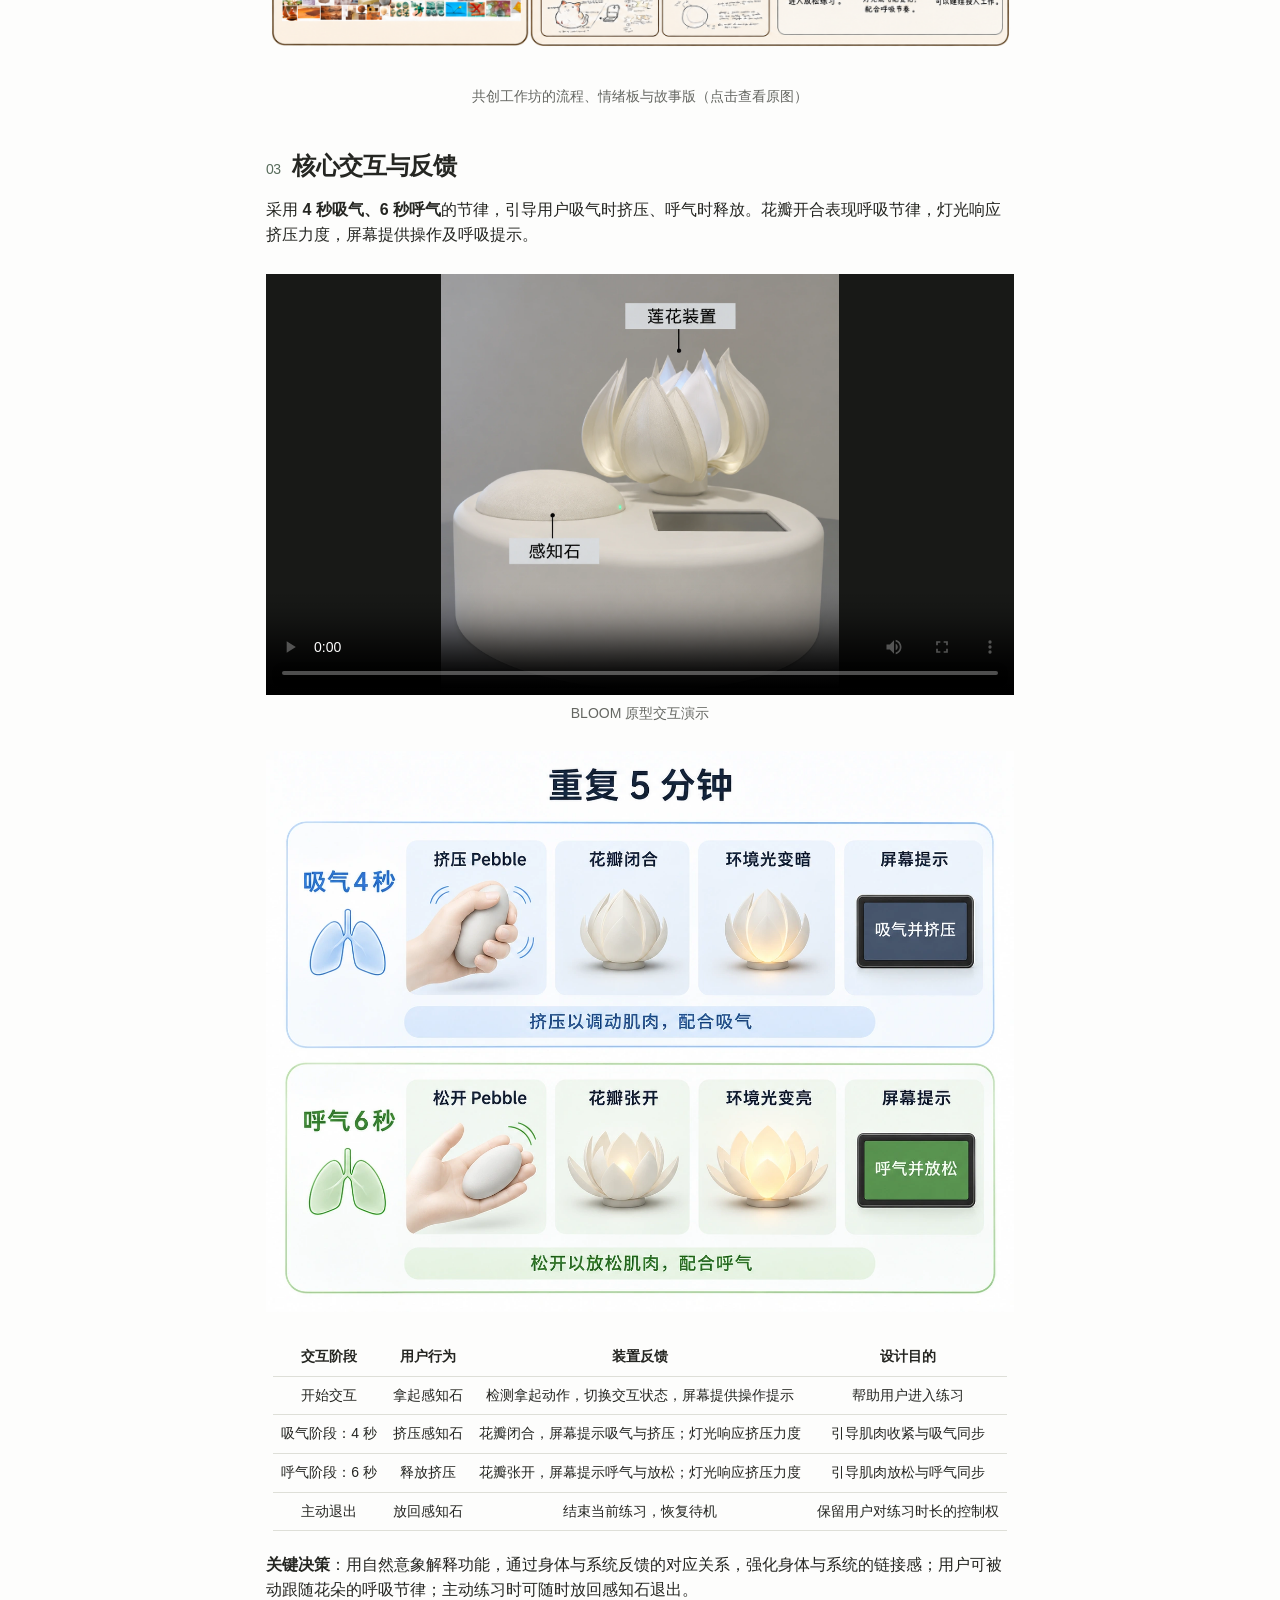
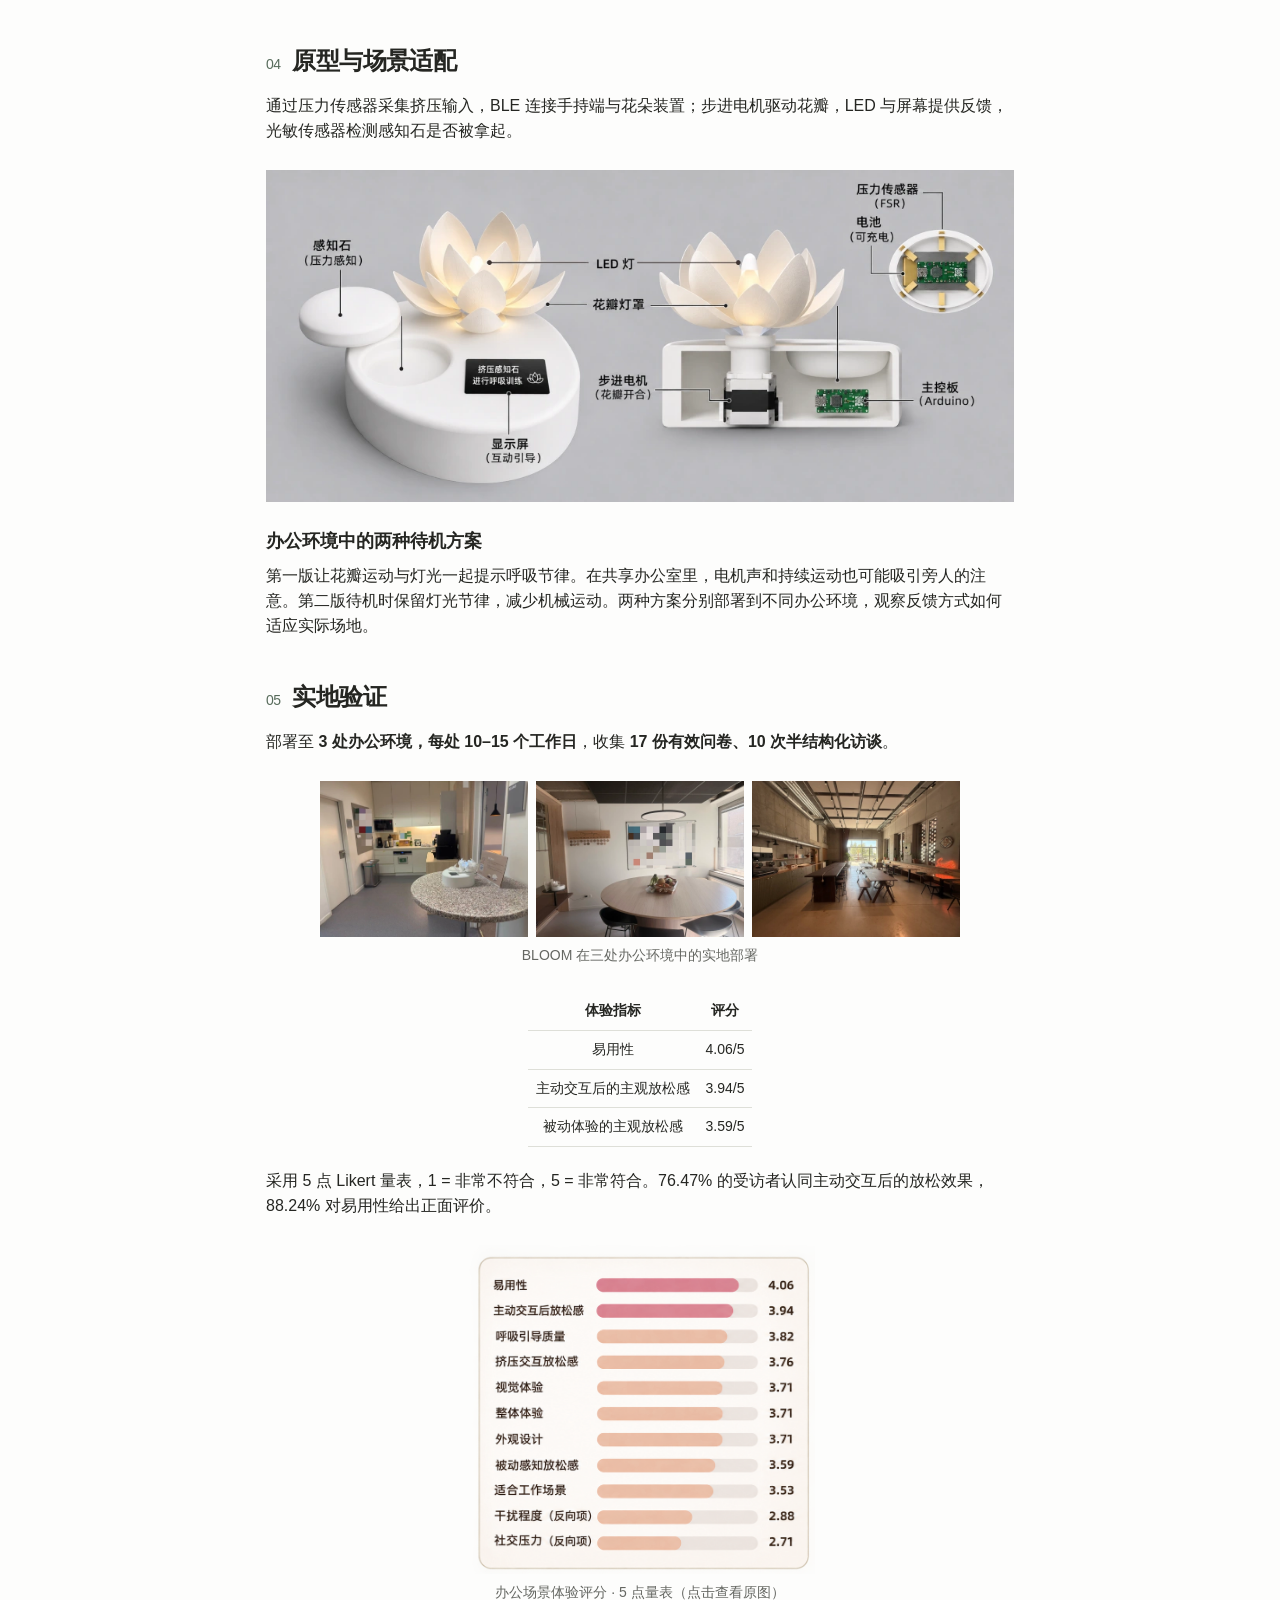
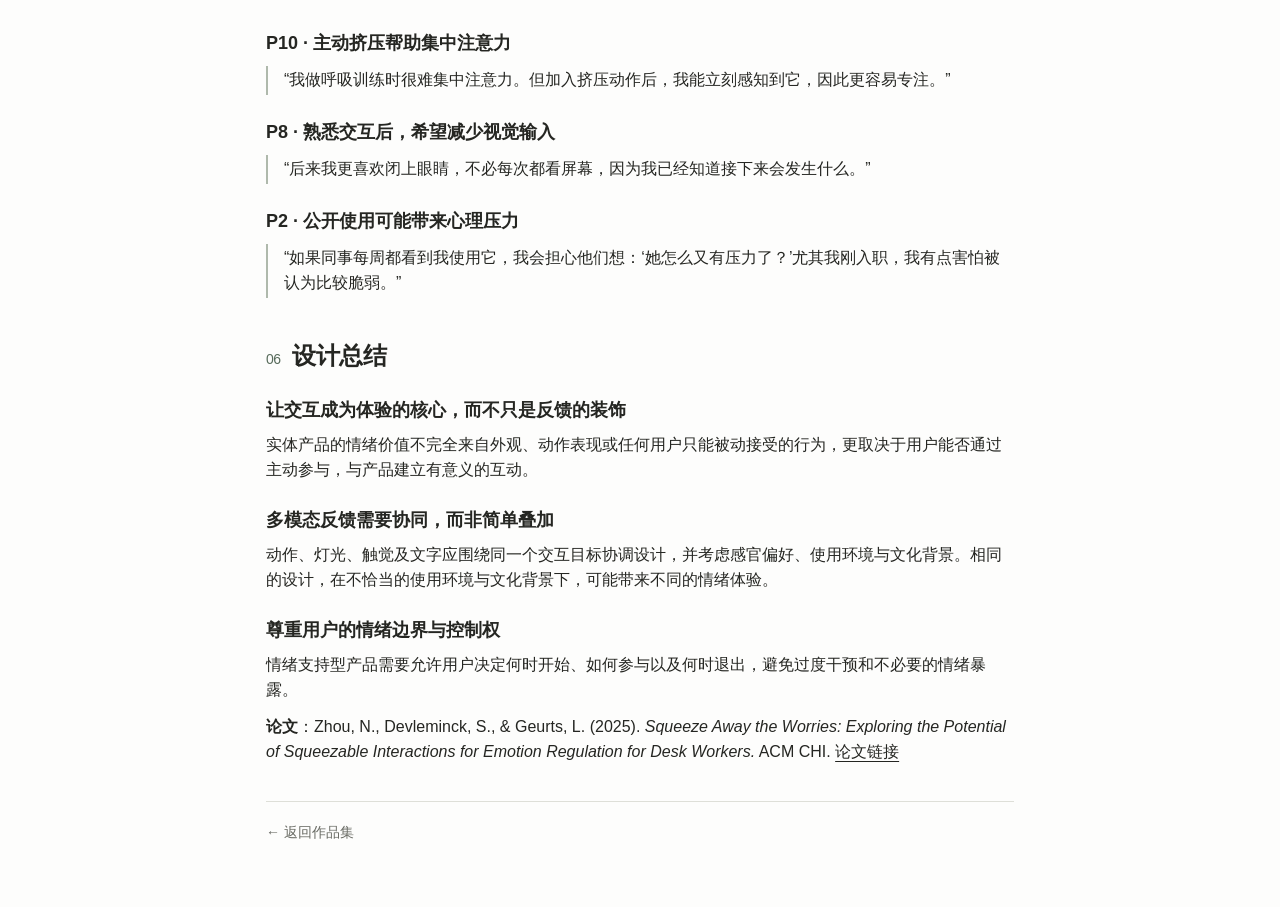
==== commit c1808df2: "Add subtle entrance and navigation animations with reduced motion support" ====
--- a/bloom.html
+++ b/bloom.html
@@ -1,4 +1,4 @@
-<!doctype html><html lang="zh-CN"><head><meta charset="utf-8"><meta name="viewport" content="width=device-width,initial-scale=1"><title>BLOOM · 周念梅</title><link rel="stylesheet" href="style.css"></head><body><article id="bloom"><a class="back" href="index.html">← 返回作品集</a><header><h1>BLOOM</h1><p class="role">为工作间隙设计的具身情绪调节原型。握住感知石，跟随花瓣的开合呼吸。</p></header><p><strong>项目类型</strong>：情绪体验 / 实体交互 / 多模态反馈 / 用户研究</p>
+<!doctype html><html lang="zh-CN"><head><meta charset="utf-8"><meta name="viewport" content="width=device-width,initial-scale=1"><title>BLOOM · 周念梅</title><link rel="stylesheet" href="style.css"><script src="assets/motion.js" defer></script></head><body><article id="bloom"><a class="back" href="index.html">← 返回作品集</a><header><h1>BLOOM</h1><p class="role">为工作间隙设计的具身情绪调节原型。握住感知石，跟随花瓣的开合呼吸。</p></header><p><strong>项目类型</strong>：情绪体验 / 实体交互 / 多模态反馈 / 用户研究</p>
 <p><strong>项目职责</strong>：独立完成用户研究、交互设计、软硬件原型开发、实地部署与原型评估</p>
 <p><strong>项目阶段</strong>：需求研究 → 交互设计 → 原型开发 → 实地部署 → 用户评估</p>
 <h2 data-section="问题与设计概念"><span class="section-num" aria-hidden="true">01</span>问题与设计概念</h2>
--- a/style.css
+++ b/style.css
@@ -16,3 +16,50 @@
 .ai-node{background:#f3f6f0;border:1px solid #b5c2b4;border-radius:6px;text-align:center;padding:9px 5px;overflow-wrap:anywhere;font-size:15px}
 .ai-node small{display:block;font-size:12px}.profile-head{display:flex;align-items:center;justify-content:space-between;gap:16px}.profile-avatar{display:block;flex:none;width:104px;height:104px;overflow:visible}.profile-avatar img{display:block;width:100%;height:100%;object-fit:contain}
 @media(max-width:540px){.ai-map{gap:25px 6px;padding-inline:13px}.ai-node{font-size:13px}.profile-avatar{width:78px;height:78px}.section-num{flex:none}}
+
+/* Restrained movement for navigation and reading. */
+html {
+  scroll-padding-top: 24px;
+}
+.project,
+.project b,
+.back,
+.case-nav a {
+  transition: color 180ms ease, background-color 180ms ease,
+              transform 240ms cubic-bezier(0.22, 1, 0.36, 1);
+}
+@media (hover: hover) and (pointer: fine) {
+  .project:hover {
+    background-color: #f5f6f2;
+    transform: translateX(3px);
+  }
+  .project:hover b {
+    transform: translateX(3px);
+  }
+  .back:hover {
+    transform: translateX(-3px);
+  }
+}
+.project:focus-visible b {
+  transform: translateX(3px);
+}
+.case-nav a {
+  padding-block: 3px;
+}
+article h2[id] {
+  scroll-margin-top: 24px;
+}
+@media (prefers-reduced-motion: no-preference) {
+  html {
+    scroll-behavior: smooth;
+  }
+}
+@media (prefers-reduced-motion: reduce) {
+  .project,
+  .project b,
+  .back,
+  .case-nav a {
+    transition: none;
+    transform: none !important;
+  }
+}
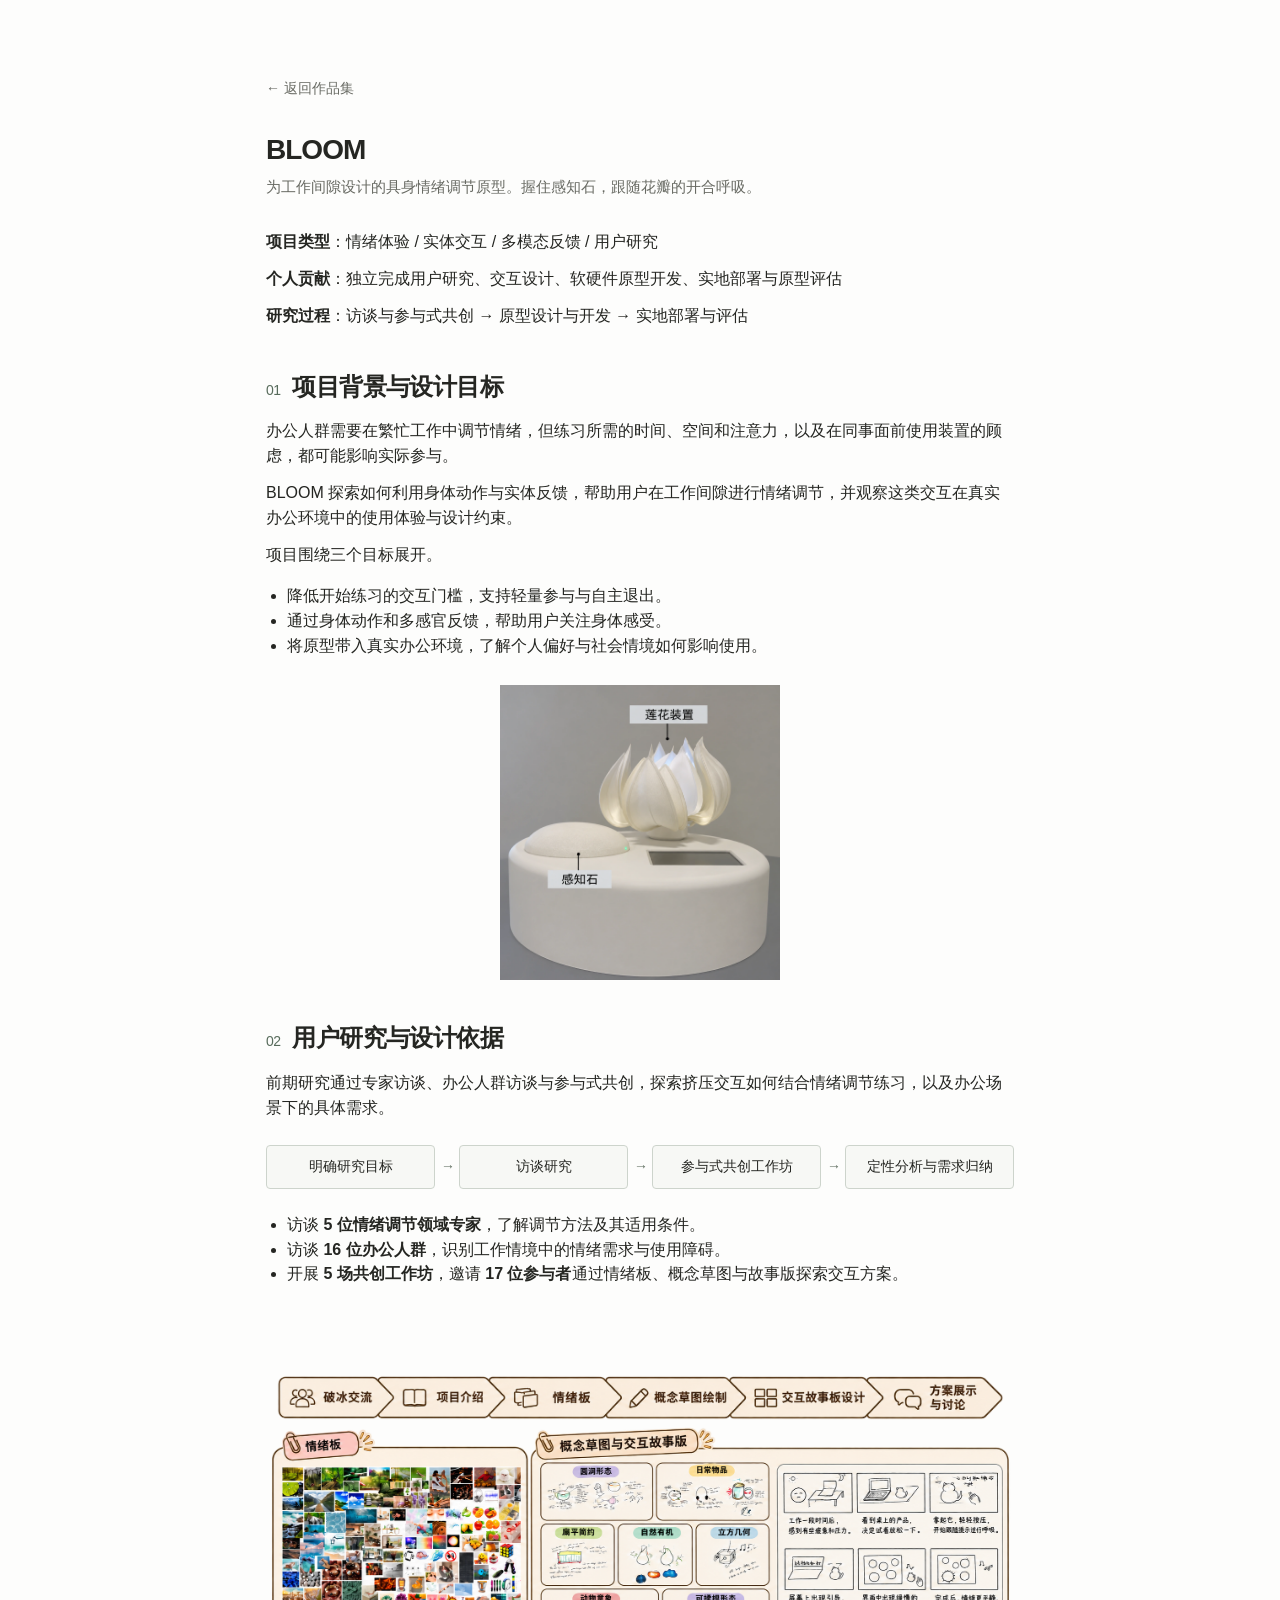
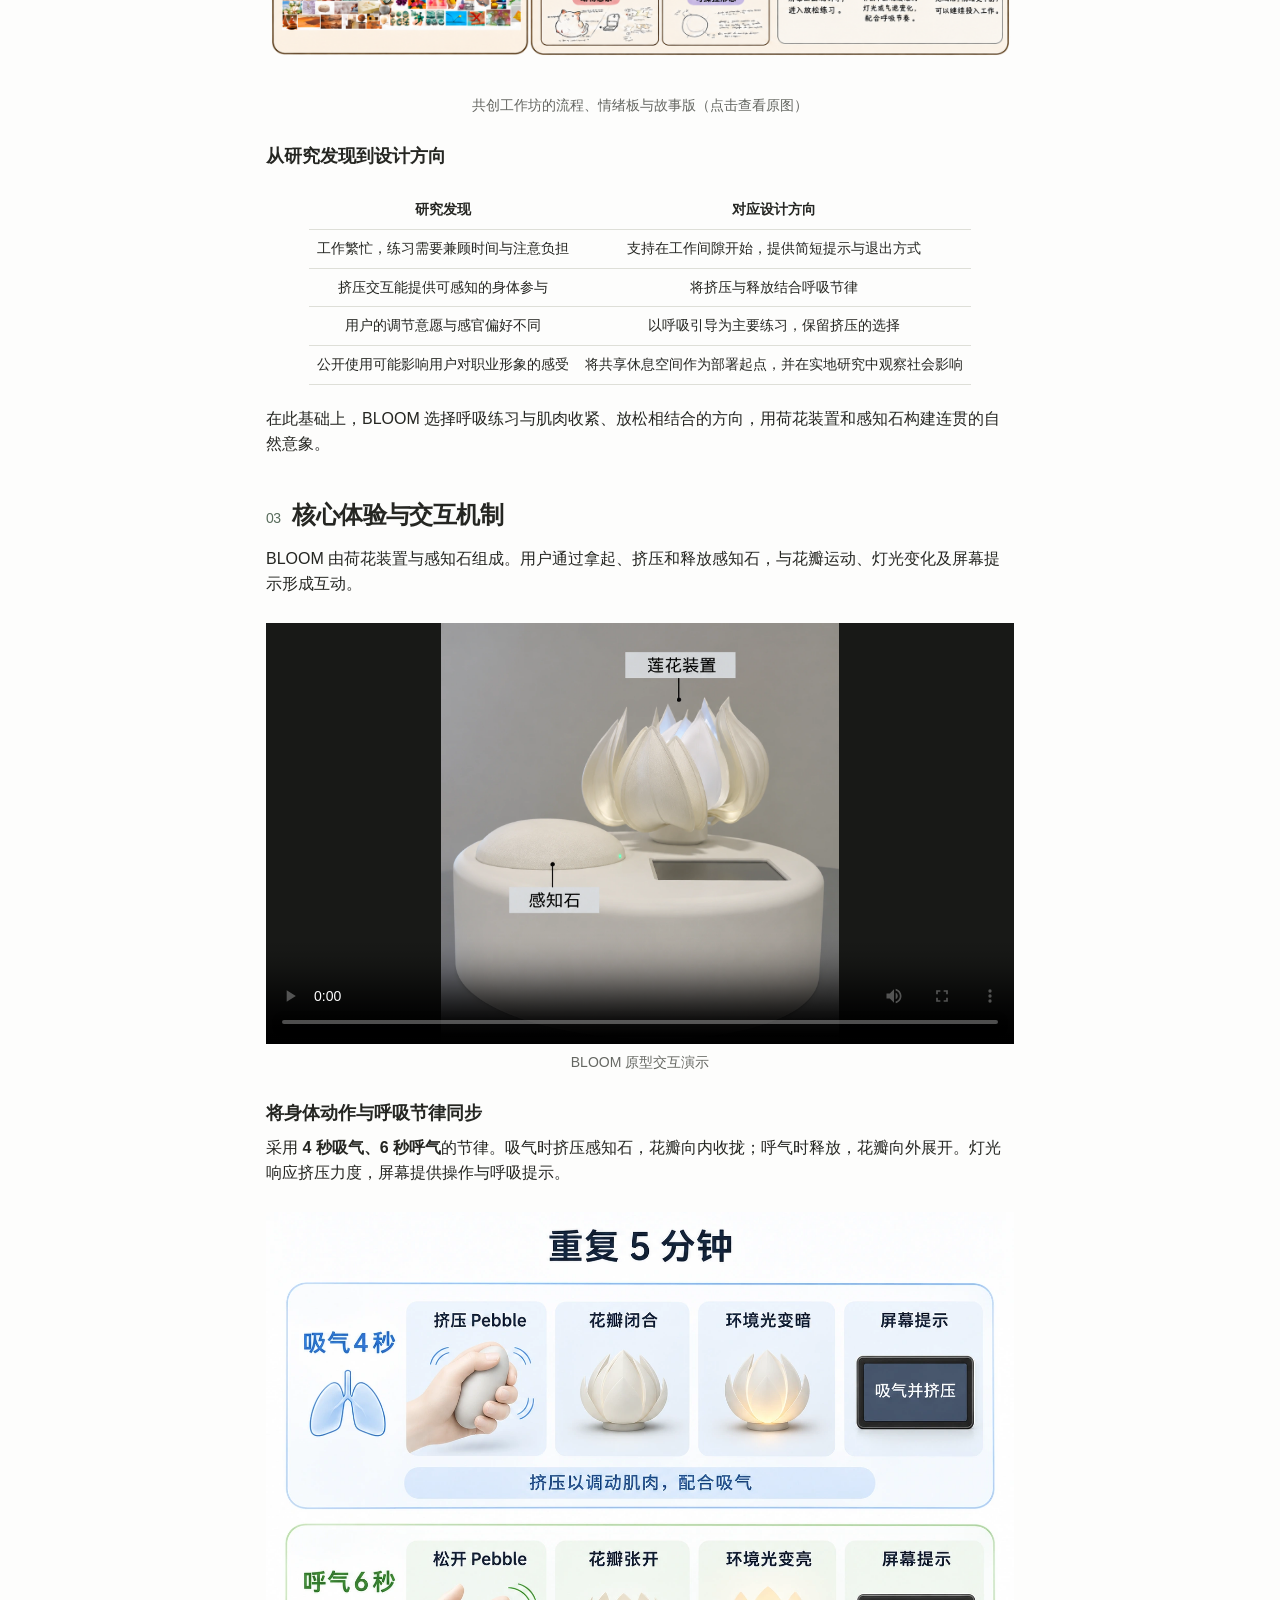
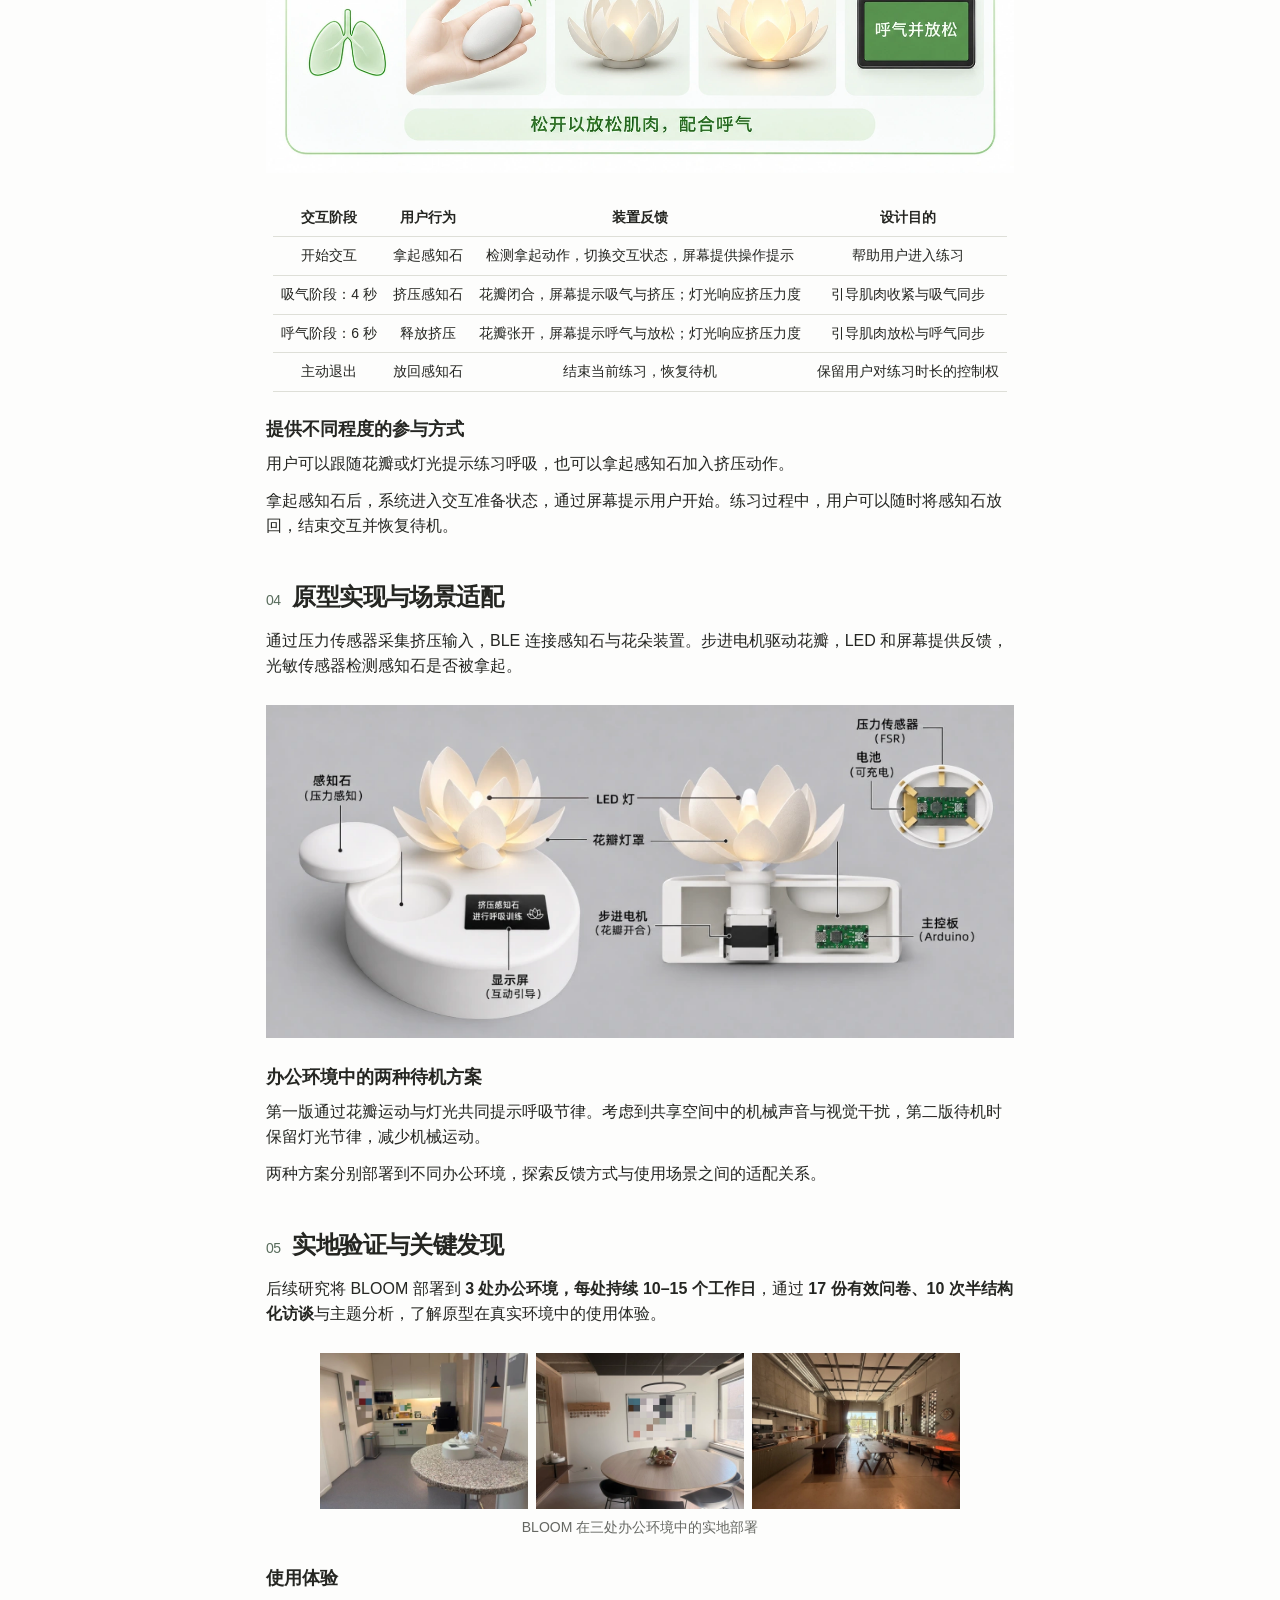
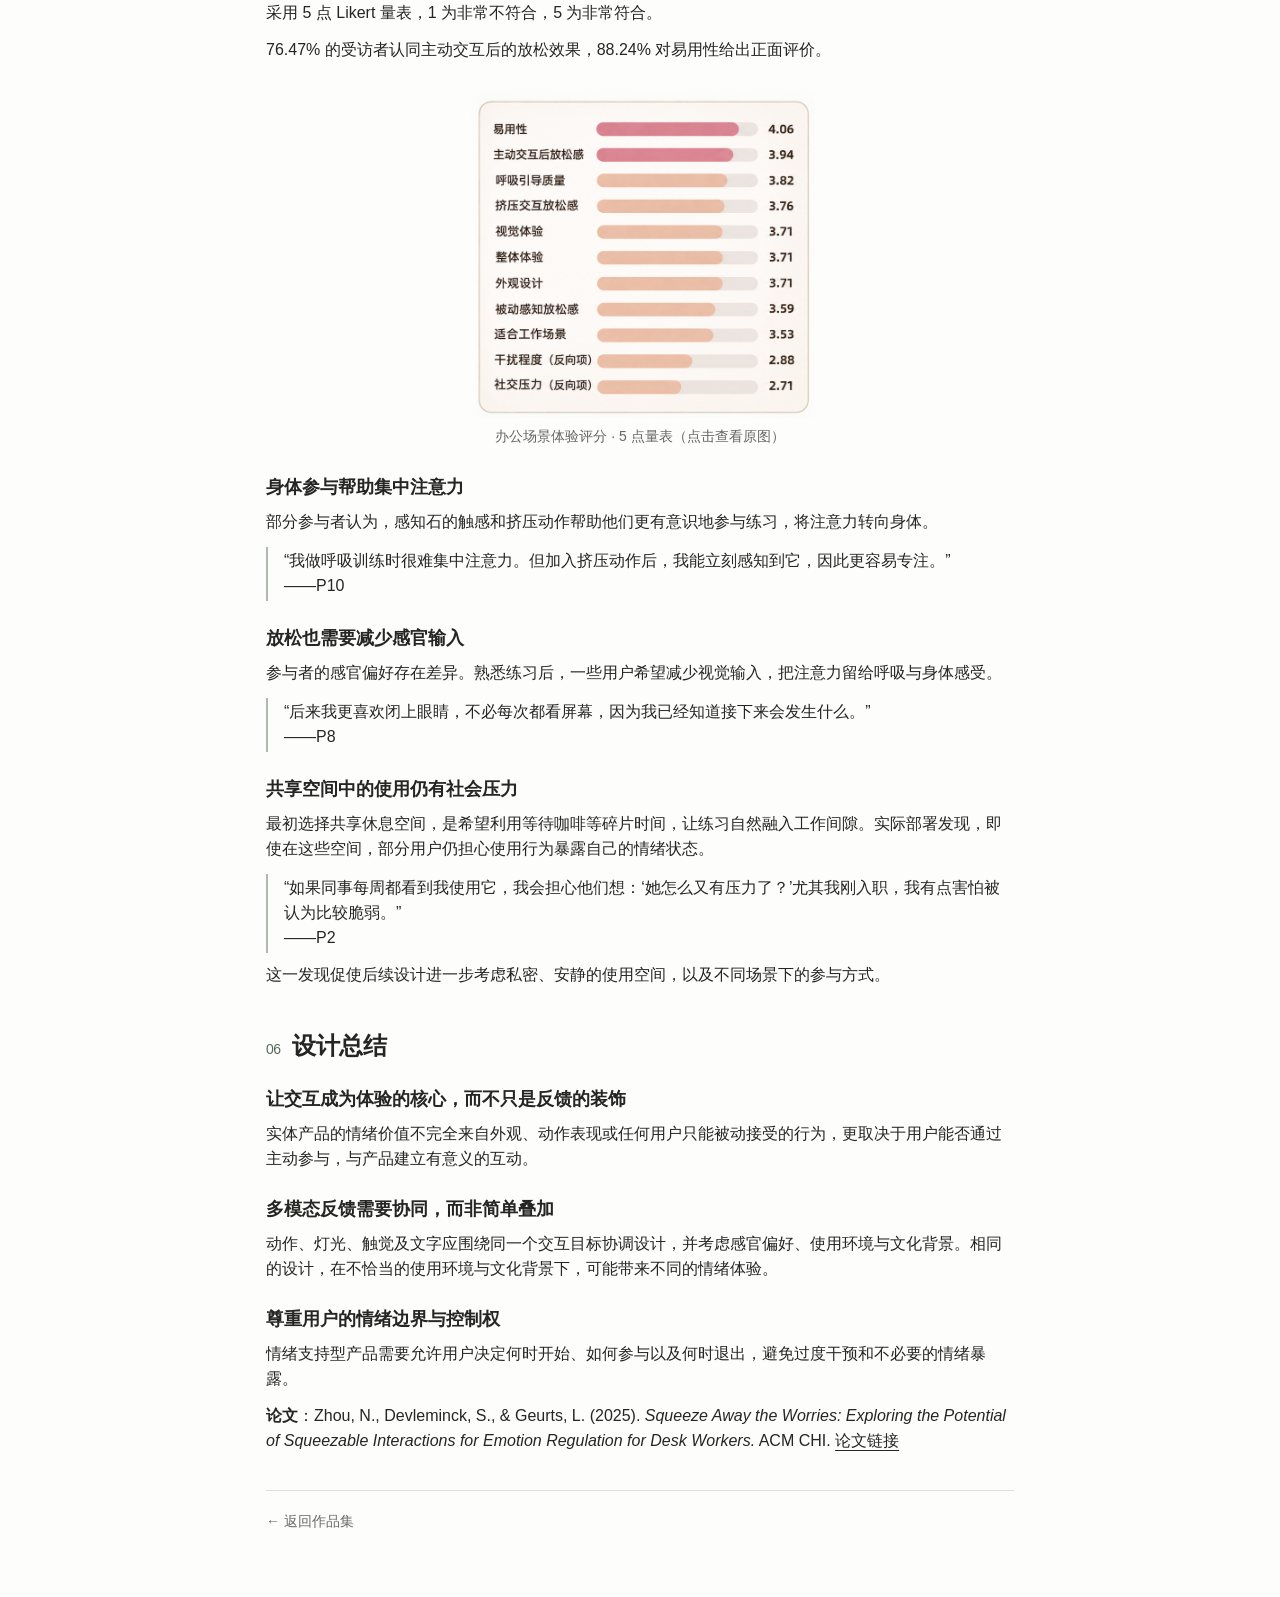
==== commit 54bce7b4: "Unify portfolio project narrative using approved draft" ====
--- a/bloom.html
+++ b/bloom.html
@@ -1,46 +1,30 @@
-<!doctype html><html lang="zh-CN"><head><meta charset="utf-8"><meta name="viewport" content="width=device-width,initial-scale=1"><title>BLOOM · 周念梅</title><link rel="stylesheet" href="style.css"><script src="assets/motion.js" defer></script></head><body><article id="bloom"><a class="back" href="index.html">← 返回作品集</a><header><h1>BLOOM</h1><p class="role">为工作间隙设计的具身情绪调节原型。握住感知石，跟随花瓣的开合呼吸。</p></header><p><strong>项目类型</strong>：情绪体验 / 实体交互 / 多模态反馈 / 用户研究</p>
-<p><strong>项目职责</strong>：独立完成用户研究、交互设计、软硬件原型开发、实地部署与原型评估</p>
-<p><strong>项目阶段</strong>：需求研究 → 交互设计 → 原型开发 → 实地部署 → 用户评估</p>
-<h2 data-section="问题与设计概念"><span class="section-num" aria-hidden="true">01</span>问题与设计概念</h2>
-<p><strong>设计问题</strong>：如何帮助办公人群在工作间隙进行情绪调节？</p>
-<p>BLOOM 结合呼吸训练与肌肉放松，以莲花装置和感知石为交互载体。用户挤压、释放感知石，跟随花瓣运动及屏幕提示练习呼吸；灯光响应挤压力度，让身体动作获得即时反馈。</p>
+<!doctype html><html lang="zh-CN"><head><meta charset="utf-8"><meta name="viewport" content="width=device-width,initial-scale=1"><title>BLOOM · 周念梅</title><link rel="stylesheet" href="style.css?v=0dcc6b1758"><script src="assets/motion.js?v=c605b5cb9c" defer></script></head><body><article id="bloom"><a class="back" href="index.html">← 返回作品集</a><header><h1>BLOOM</h1><p class="role">为工作间隙设计的具身情绪调节原型。握住感知石，跟随花瓣的开合呼吸。</p></header><p><strong>项目类型</strong>：情绪体验 / 实体交互 / 多模态反馈 / 用户研究</p>
+<p><strong>个人贡献</strong>：独立完成用户研究、交互设计、软硬件原型开发、实地部署与原型评估</p>
+<p><strong>研究过程</strong>：访谈与参与式共创 → 原型设计与开发 → 实地部署与评估</p>
+
+<h2 id="overview"><span class="section-num" aria-hidden="true">01</span>项目背景与设计目标</h2>
+<p>办公人群需要在繁忙工作中调节情绪，但练习所需的时间、空间和注意力，以及在同事面前使用装置的顾虑，都可能影响实际参与。</p>
+<p>BLOOM 探索如何利用身体动作与实体反馈，帮助用户在工作间隙进行情绪调节，并观察这类交互在真实办公环境中的使用体验与设计约束。</p>
+<p>项目围绕三个目标展开。</p>
+<ul><li>降低开始练习的交互门槛，支持轻量参与与自主退出。</li><li>通过身体动作和多感官反馈，帮助用户关注身体感受。</li><li>将原型带入真实办公环境，了解个人偏好与社会情境如何影响使用。</li></ul>
 <figure class="concept">
 <a href="assets/figure-10.webp"><img loading="lazy" width="1221" height="1288" src="assets/figure-10.webp" alt="莲花装置与感知石">
 </a></figure>
-<h2 data-section="用户研究与设计依据"><span class="section-num" aria-hidden="true">02</span>用户研究与设计依据</h2>
-<p>访谈 <strong>5 位情绪调节领域专家</strong>，了解不同调节方法的适用条件；访谈 <strong>16 位办公人群</strong>，了解他们何时感到压力、工作中有哪些使用障碍。随后在 <strong>5 场共创工作坊</strong>中，邀请 17 位参与者用情绪板、草图和故事版探索原型的形态与反馈方式。</p>
+<h2 id="research"><span class="section-num" aria-hidden="true">02</span>用户研究与设计依据</h2>
+<p>前期研究通过专家访谈、办公人群访谈与参与式共创，探索挤压交互如何结合情绪调节练习，以及办公场景下的具体需求。</p>
 <ol class="research-flow" aria-label="用户研究流程"><li>明确研究目标</li><li>访谈研究</li><li>参与式共创工作坊</li><li>定性分析与需求归纳</li></ol>
-<div class="table-scroll"><table>
-<colgroup>
-<col style="width: 32%">
-<col style="width: 67%">
-</colgroup>
-<thead>
-<tr>
-<th>研究洞察</th>
-<th>设计回应</th>
-</tr>
-</thead>
-<tbody>
-<tr>
-<td>工作繁忙，使用成本需足够低</td>
-<td>为“茶水间”场景设计，支持随时开始与退出，提供简短提示</td>
-</tr>
-<tr>
-<td>身体动作帮助转移注意力</td>
-<td>将肌肉放松（挤压、释放）与呼吸节律关联</td>
-</tr>
-<tr>
-<td>感官偏好与调节意愿各不相同</td>
-<td>提供主动与被动体验，尊重用户选择</td>
-</tr><tr><td>在同事面前练习可能引起额外关注</td><td>允许用户只跟随花瓣呼吸，并探索共享办公空间中更安静的待机方式。</td></tr>
-</tbody>
-</table>
-</div><figure>
+<ul><li>访谈 <strong>5 位情绪调节领域专家</strong>，了解调节方法及其适用条件。</li><li>访谈 <strong>16 位办公人群</strong>，识别工作情境中的情绪需求与使用障碍。</li><li>开展 <strong>5 场共创工作坊</strong>，邀请 <strong>17 位参与者</strong>通过情绪板、概念草图与故事版探索交互方案。</li></ul>
+<figure>
 <a href="assets/bloom-workshop.png"><img loading="lazy" width="1774" height="887" src="assets/bloom-workshop.png" alt="共创工作坊">
 </a><figcaption>共创工作坊的流程、情绪板与故事版（点击查看原图）</figcaption></figure>
-<h2 data-section="核心交互与反馈"><span class="section-num" aria-hidden="true">03</span>核心交互与反馈</h2>
-<p>采用 <strong>4 秒吸气、6 秒呼气</strong>的节律，引导用户吸气时挤压、呼气时释放。花瓣开合表现呼吸节律，灯光响应挤压力度，屏幕提供操作及呼吸提示。</p><figure><video controls="controls" playsinline="playsinline" preload="metadata" poster="assets/figure-10.webp"><source src="assets/bloom.mp4" type="video/mp4"></source></video><figcaption>BLOOM 原型交互演示</figcaption></figure>
+<h3>从研究发现到设计方向</h3>
+<div class="table-scroll"><table><thead><tr><th>研究发现</th><th>对应设计方向</th></tr></thead><tbody><tr><td>工作繁忙，练习需要兼顾时间与注意负担</td><td>支持在工作间隙开始，提供简短提示与退出方式</td></tr><tr><td>挤压交互能提供可感知的身体参与</td><td>将挤压与释放结合呼吸节律</td></tr><tr><td>用户的调节意愿与感官偏好不同</td><td>以呼吸引导为主要练习，保留挤压的选择</td></tr><tr><td>公开使用可能影响用户对职业形象的感受</td><td>将共享休息空间作为部署起点，并在实地研究中观察社会影响</td></tr></tbody></table></div>
+<p>在此基础上，BLOOM 选择呼吸练习与肌肉收紧、放松相结合的方向，用荷花装置和感知石构建连贯的自然意象。</p>
+<h2 id="experience"><span class="section-num" aria-hidden="true">03</span>核心体验与交互机制</h2>
+<p>BLOOM 由荷花装置与感知石组成。用户通过拿起、挤压和释放感知石，与花瓣运动、灯光变化及屏幕提示形成互动。</p>
+<figure><video controls="controls" playsinline="playsinline" preload="metadata" poster="assets/figure-10.webp"><source src="assets/bloom.mp4" type="video/mp4"></source></video><figcaption>BLOOM 原型交互演示</figcaption></figure>
+<h3>将身体动作与呼吸节律同步</h3>
+<p>采用 <strong>4 秒吸气、6 秒呼气</strong>的节律。吸气时挤压感知石，花瓣向内收拢；呼气时释放，花瓣向外展开。灯光响应挤压力度，屏幕提供操作与呼吸提示。</p>
 <figure>
 <a href="assets/figure-12.webp"><img loading="lazy" width="1448" height="1086" src="assets/figure-12.webp" alt="呼吸练习反馈">
 </a></figure>
@@ -86,45 +70,42 @@
 </tr>
 </tbody>
 </table>
-</div><p><strong>关键决策</strong>：用自然意象解释功能，通过身体与系统反馈的对应关系，强化身体与系统的链接感；用户可被动跟随花朵的呼吸节律；主动练习时可随时放回感知石退出。</p>
-<h2 data-section="原型与场景适配"><span class="section-num" aria-hidden="true">04</span>原型与场景适配</h2>
-<p>通过压力传感器采集挤压输入，BLE 连接手持端与花朵装置；步进电机驱动花瓣，LED 与屏幕提供反馈，光敏传感器检测感知石是否被拿起。</p>
+</div>
+<h3>提供不同程度的参与方式</h3>
+<p>用户可以跟随花瓣或灯光提示练习呼吸，也可以拿起感知石加入挤压动作。</p>
+<p>拿起感知石后，系统进入交互准备状态，通过屏幕提示用户开始。练习过程中，用户可以随时将感知石放回，结束交互并恢复待机。</p>
+<h2 id="prototype"><span class="section-num" aria-hidden="true">04</span>原型实现与场景适配</h2>
+<p>通过压力传感器采集挤压输入，BLE 连接感知石与花朵装置。步进电机驱动花瓣，LED 和屏幕提供反馈，光敏传感器检测感知石是否被拿起。</p>
 <figure>
 <a href="assets/figure-13.webp"><img loading="lazy" width="960" height="427" src="assets/figure-13.webp" alt="原型结构">
 </a></figure>
-<h3>办公环境中的两种待机方案</h3><p>第一版让花瓣运动与灯光一起提示呼吸节律。在共享办公室里，电机声和持续运动也可能吸引旁人的注意。第二版待机时保留灯光节律，减少机械运动。两种方案分别部署到不同办公环境，观察反馈方式如何适应实际场地。</p><h2 data-section="实地验证"><span class="section-num" aria-hidden="true">05</span>实地验证</h2>
-<p>部署至 <strong>3 处办公环境，每处 10–15 个工作日</strong>，收集 <strong>17 份有效问卷、10 次半结构化访谈</strong>。</p>
+<h3>办公环境中的两种待机方案</h3>
+<p>第一版通过花瓣运动与灯光共同提示呼吸节律。考虑到共享空间中的机械声音与视觉干扰，第二版待机时保留灯光节律，减少机械运动。</p>
+<p>两种方案分别部署到不同办公环境，探索反馈方式与使用场景之间的适配关系。</p>
+<h2 id="results"><span class="section-num" aria-hidden="true">05</span>实地验证与关键发现</h2>
+<p>后续研究将 BLOOM 部署到 <strong>3 处办公环境，每处持续 10–15 个工作日</strong>，通过 <strong>17 份有效问卷、10 次半结构化访谈</strong>与主题分析，了解原型在真实环境中的使用体验。</p>
 <figure class="deployment"><div><a href="assets/figure-14.webp"><img loading="lazy" width="481" height="360" src="assets/figure-14.webp" alt="第一处部署环境">
 </a><a href="assets/figure-15.webp"><img loading="lazy" width="480" height="360" src="assets/figure-15.webp" alt="第二处部署环境">
 </a><a href="assets/figure-16.webp"><img loading="lazy" width="480" height="360" src="assets/figure-16.webp" alt="第三处部署环境">
-</a></div><figcaption>BLOOM 在三处办公环境中的实地部署</figcaption></figure><div class="table-scroll"><table>
-<thead>
-<tr>
-<th>体验指标</th>
-<th>评分</th>
-</tr>
-</thead>
-<tbody>
-<tr>
-<td>易用性</td>
-<td>4.06/5</td>
-</tr>
-<tr>
-<td>主动交互后的主观放松感</td>
-<td>3.94/5</td>
-</tr>
-<tr>
-<td>被动体验的主观放松感</td>
-<td>3.59/5</td>
-</tr>
-</tbody>
-</table>
-</div><p>采用 5 点 Likert 量表，1 = 非常不符合，5 = 非常符合。76.47% 的受访者认同主动交互后的放松效果，88.24% 对易用性给出正面评价。</p>
+</a></div><figcaption>BLOOM 在三处办公环境中的实地部署</figcaption></figure>
+<h3>使用体验</h3>
+<p>采用 5 点 Likert 量表，1 为非常不符合，5 为非常符合。</p>
+<p>76.47% 的受访者认同主动交互后的放松效果，88.24% 对易用性给出正面评价。</p>
 <figure class="ratings">
 <a href="assets/bloom-ratings.png"><img loading="lazy" width="777" height="731" src="assets/bloom-ratings.png" alt="体验评估">
 </a><figcaption>办公场景体验评分 · 5 点量表（点击查看原图）</figcaption></figure>
-<h3>P10 · 主动挤压帮助集中注意力</h3><blockquote><p>“我做呼吸训练时很难集中注意力。但加入挤压动作后，我能立刻感知到它，因此更容易专注。”</p></blockquote><h3>P8 · 熟悉交互后，希望减少视觉输入</h3><blockquote><p>“后来我更喜欢闭上眼睛，不必每次都看屏幕，因为我已经知道接下来会发生什么。”</p></blockquote><h3>P2 · 公开使用可能带来心理压力</h3><blockquote><p>“如果同事每周都看到我使用它，我会担心他们想：‘她怎么又有压力了？’尤其我刚入职，我有点害怕被认为比较脆弱。”</p></blockquote>
-<h2><span class="section-num" aria-hidden="true">06</span>设计总结</h2>
+<h3>身体参与帮助集中注意力</h3>
+<p>部分参与者认为，感知石的触感和挤压动作帮助他们更有意识地参与练习，将注意力转向身体。</p>
+<blockquote><p>“我做呼吸训练时很难集中注意力。但加入挤压动作后，我能立刻感知到它，因此更容易专注。”</p><p>——P10</p></blockquote>
+<h3>放松也需要减少感官输入</h3>
+<p>参与者的感官偏好存在差异。熟悉练习后，一些用户希望减少视觉输入，把注意力留给呼吸与身体感受。</p>
+<blockquote><p>“后来我更喜欢闭上眼睛，不必每次都看屏幕，因为我已经知道接下来会发生什么。”</p><p>——P8</p></blockquote>
+<h3>共享空间中的使用仍有社会压力</h3>
+<p>最初选择共享休息空间，是希望利用等待咖啡等碎片时间，让练习自然融入工作间隙。实际部署发现，即使在这些空间，部分用户仍担心使用行为暴露自己的情绪状态。</p>
+<blockquote><p>“如果同事每周都看到我使用它，我会担心他们想：‘她怎么又有压力了？’尤其我刚入职，我有点害怕被认为比较脆弱。”</p><p>——P2</p></blockquote>
+<p>这一发现促使后续设计进一步考虑私密、安静的使用空间，以及不同场景下的参与方式。</p>
+<h2 id="reflection"><span class="section-num" aria-hidden="true">06</span>设计总结</h2>
+
 <h3>让交互成为体验的核心，而不只是反馈的装饰</h3>
 <p>实体产品的情绪价值不完全来自外观、动作表现或任何用户只能被动接受的行为，更取决于用户能否通过主动参与，与产品建立有意义的互动。</p>
 <h3>多模态反馈需要协同，而非简单叠加</h3>
@@ -132,4 +113,5 @@
 <h3>尊重用户的情绪边界与控制权</h3>
 <p>情绪支持型产品需要允许用户决定何时开始、如何参与以及何时退出，避免过度干预和不必要的情绪暴露。</p>
 <p><strong>论文</strong>：Zhou, N., Devleminck, S., &amp; Geurts, L. (2025). <em>Squeeze Away the Worries: Exploring the Potential of Squeezable Interactions for Emotion Regulation for Desk Workers.</em> ACM CHI. <a href="https://dl.acm.org/doi/10.1145/3706598.3713483">论文链接</a></p>
+
 <a class="back end" href="index.html">← 返回作品集</a></article></body></html>
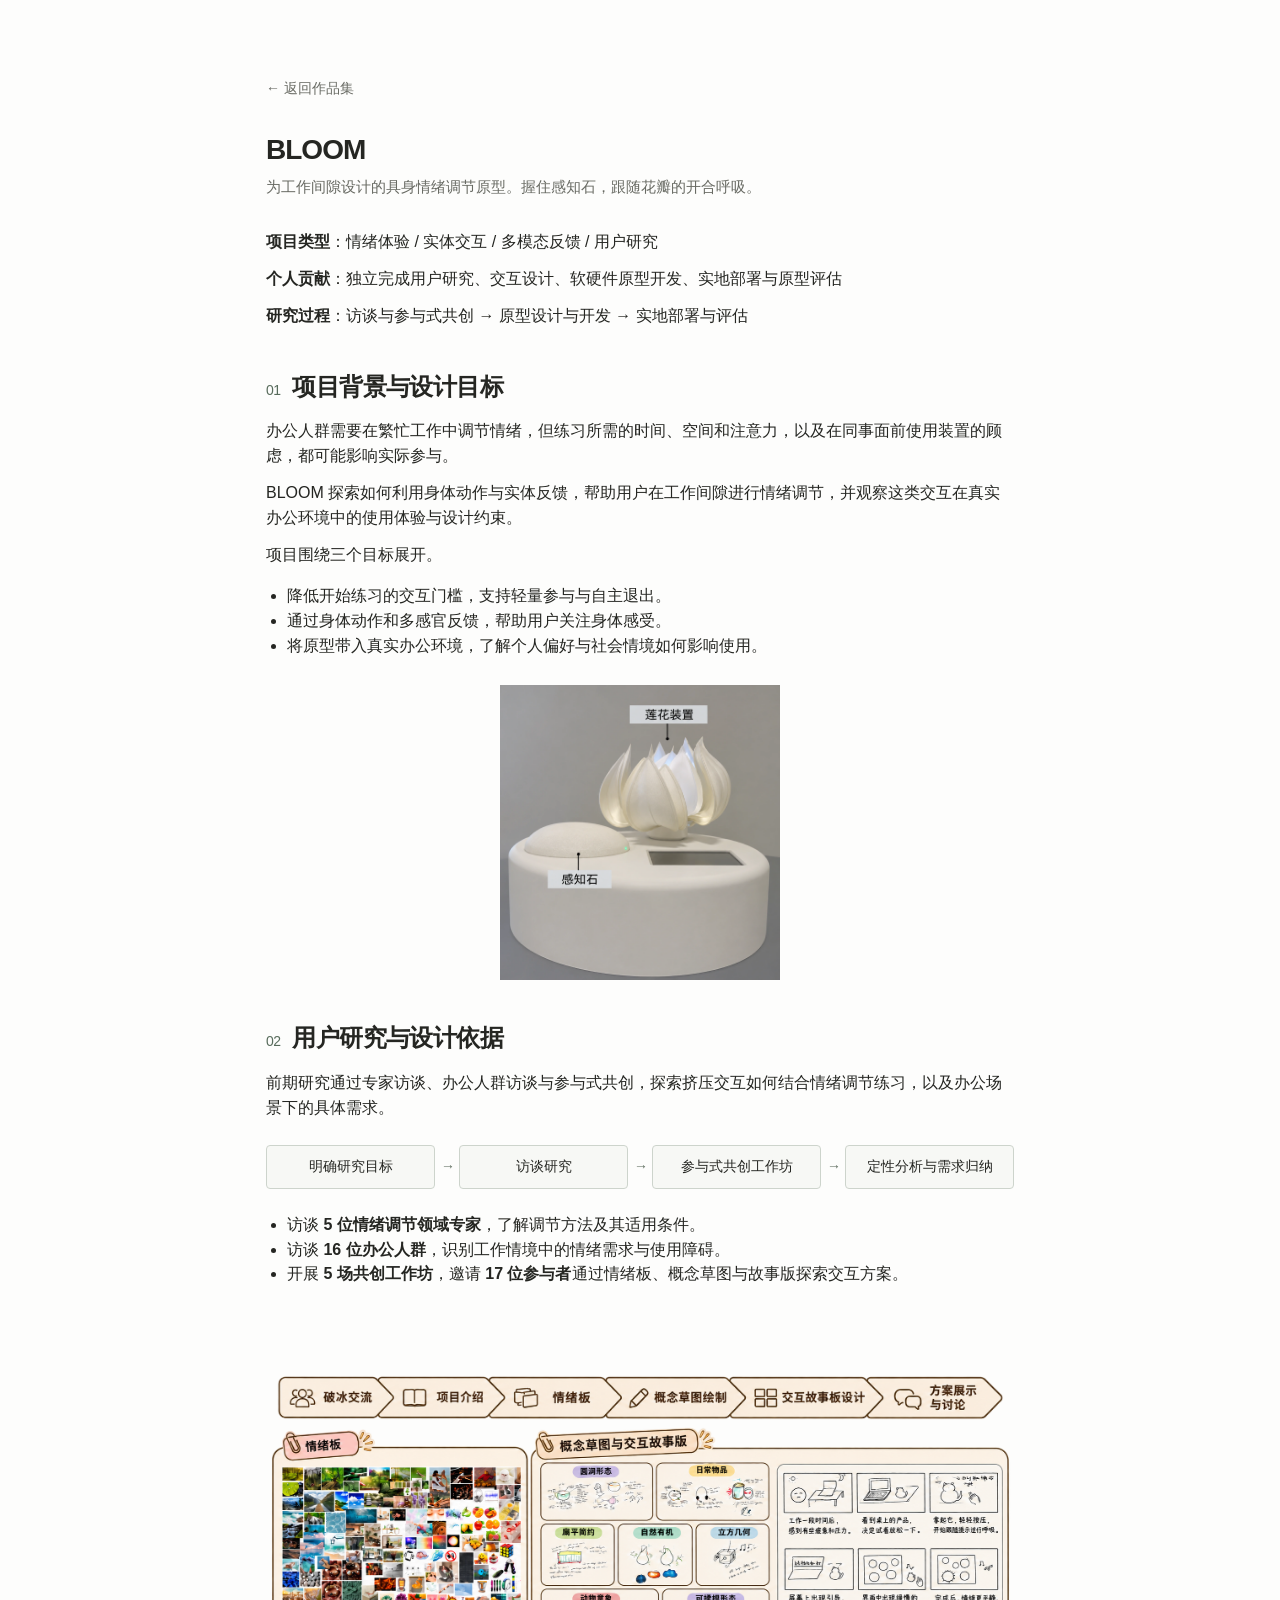
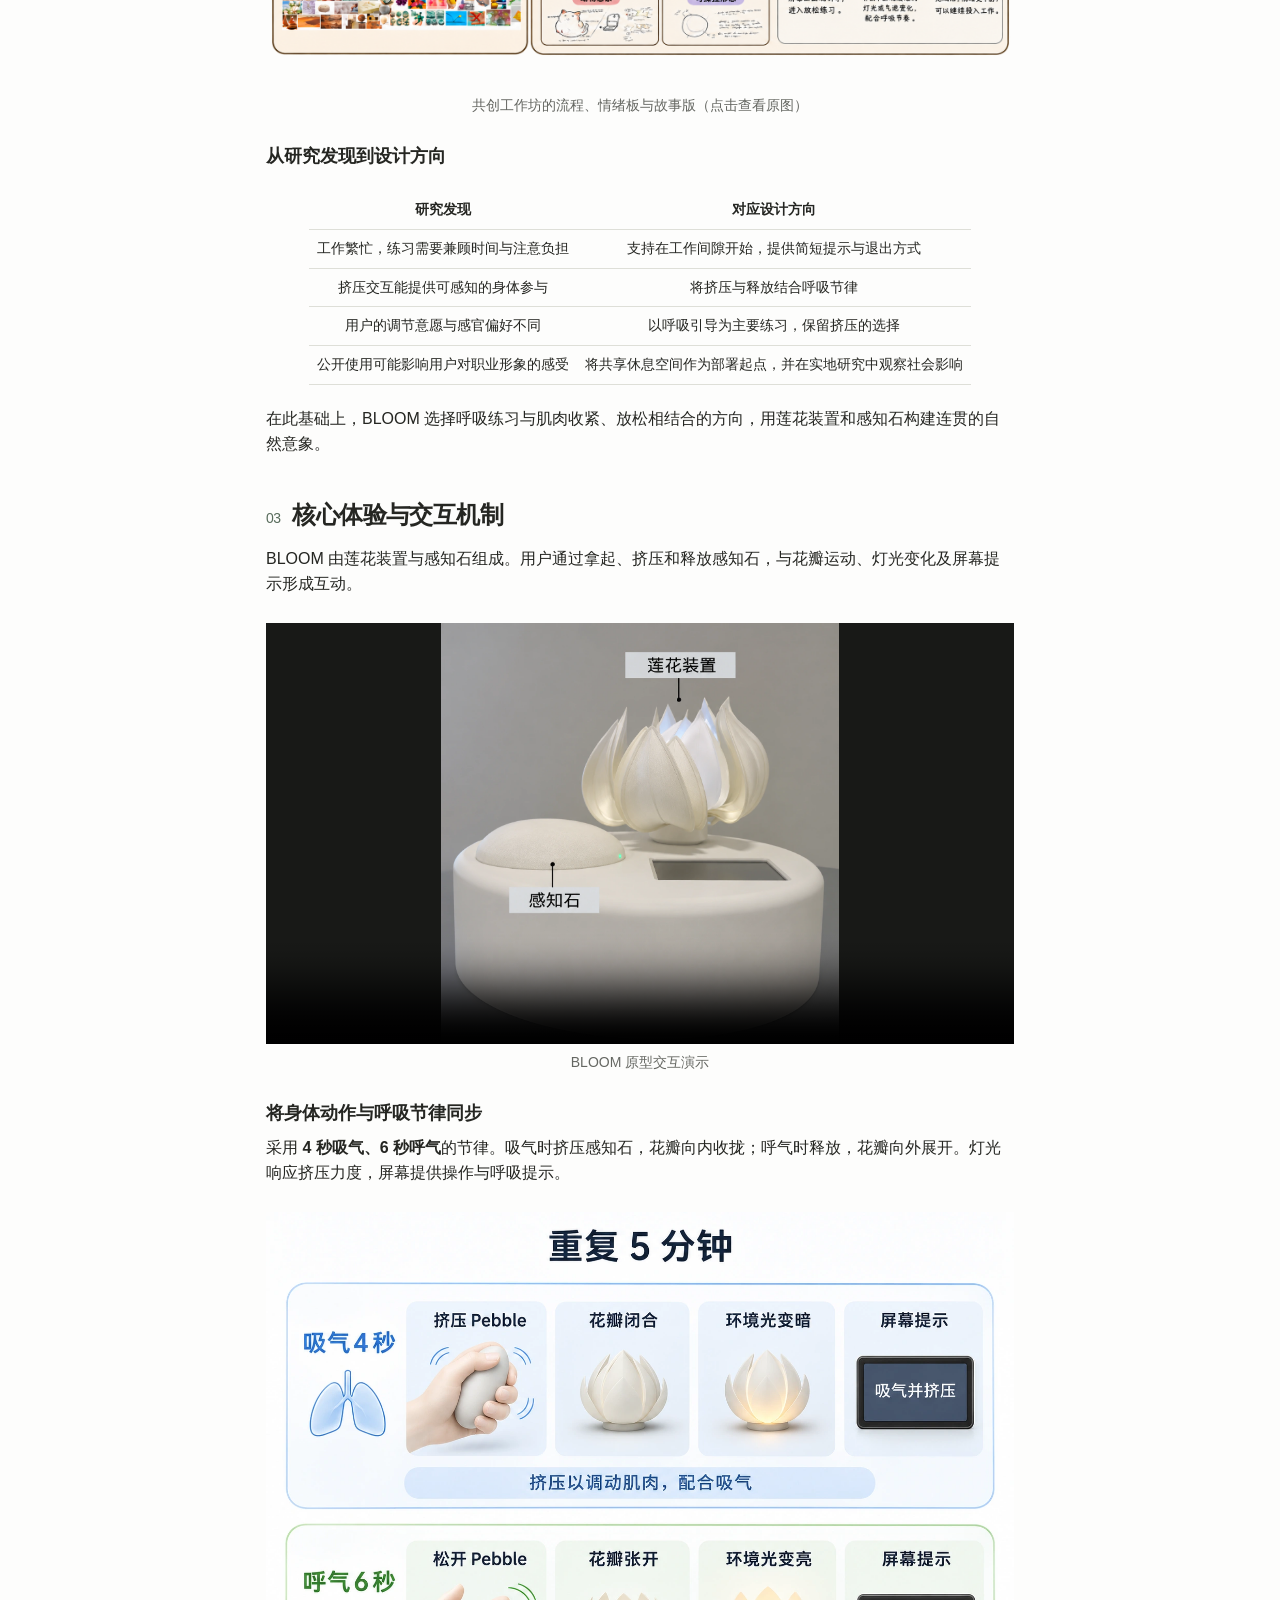
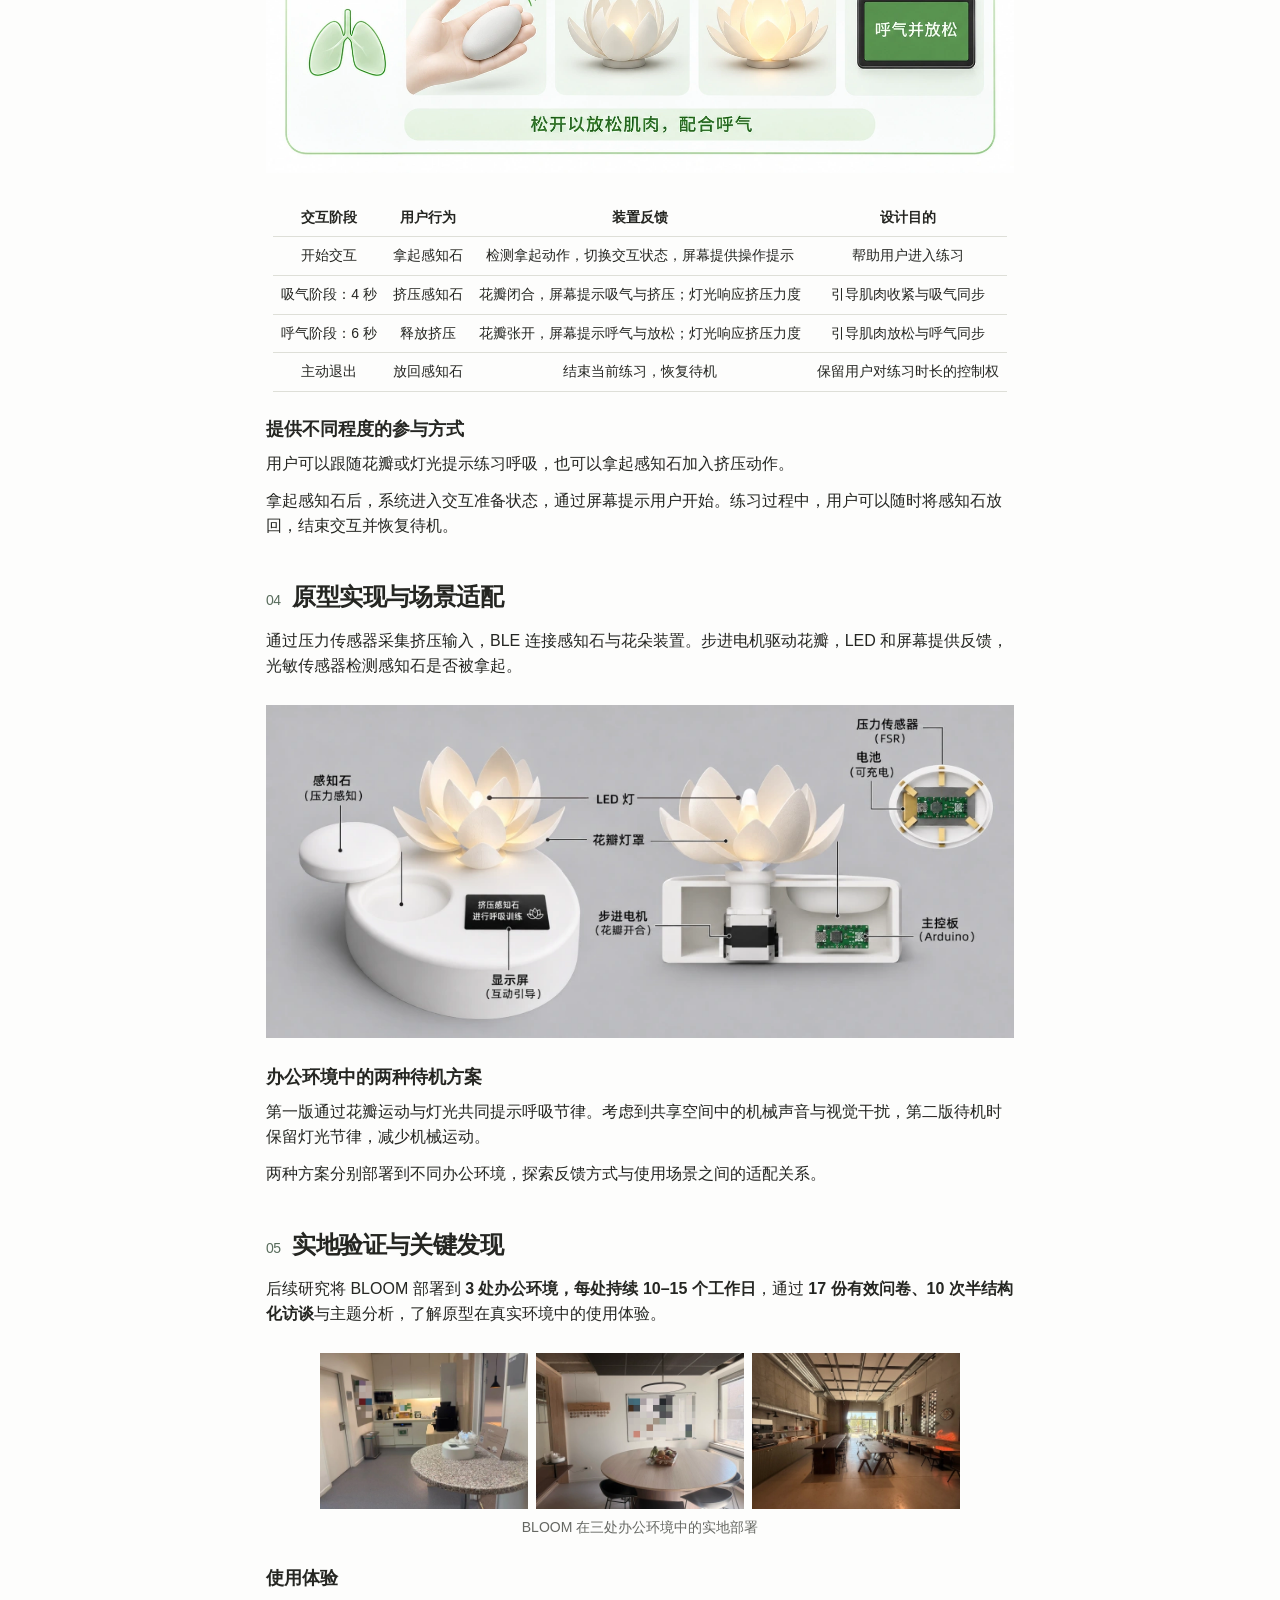
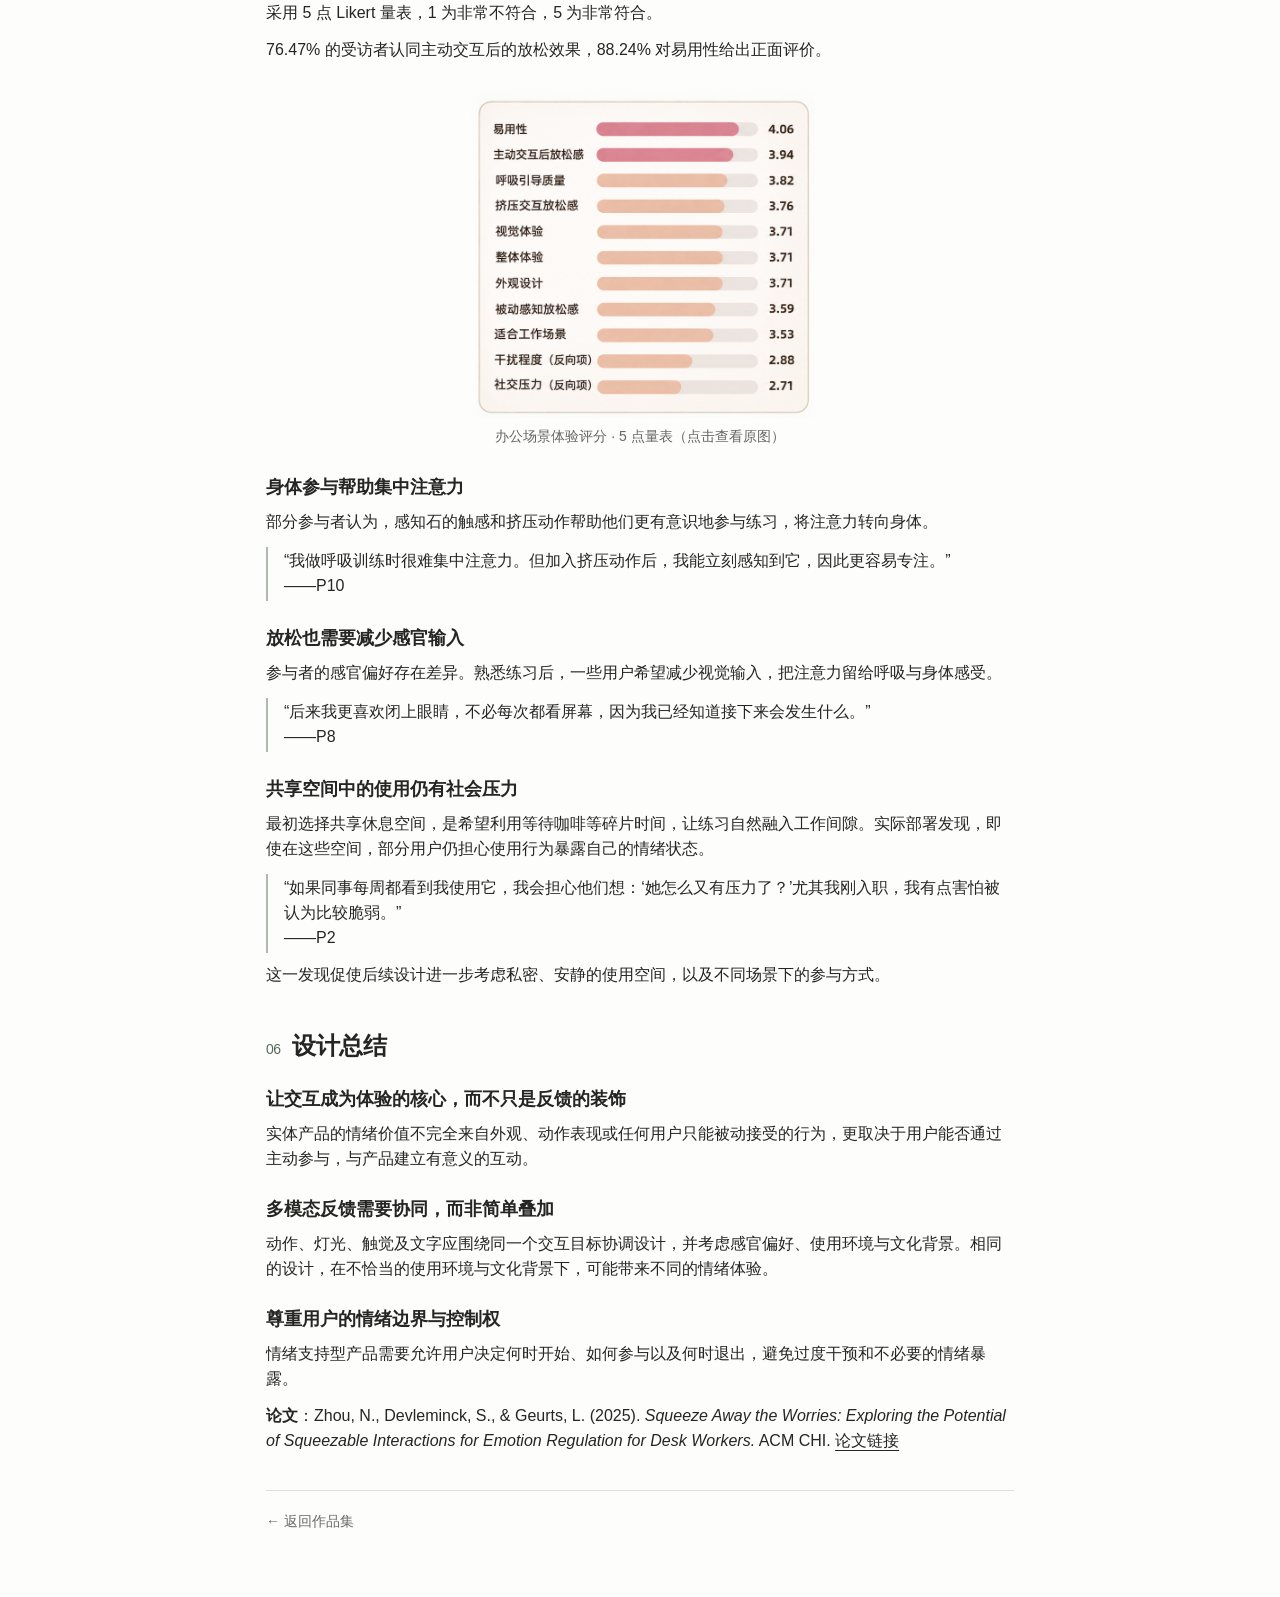
==== commit c9644a41: "Use consistent lotus installation terminology" ====
--- a/bloom.html
+++ b/bloom.html
@@ -19,9 +19,9 @@
 </a><figcaption>共创工作坊的流程、情绪板与故事版（点击查看原图）</figcaption></figure>
 <h3>从研究发现到设计方向</h3>
 <div class="table-scroll"><table><thead><tr><th>研究发现</th><th>对应设计方向</th></tr></thead><tbody><tr><td>工作繁忙，练习需要兼顾时间与注意负担</td><td>支持在工作间隙开始，提供简短提示与退出方式</td></tr><tr><td>挤压交互能提供可感知的身体参与</td><td>将挤压与释放结合呼吸节律</td></tr><tr><td>用户的调节意愿与感官偏好不同</td><td>以呼吸引导为主要练习，保留挤压的选择</td></tr><tr><td>公开使用可能影响用户对职业形象的感受</td><td>将共享休息空间作为部署起点，并在实地研究中观察社会影响</td></tr></tbody></table></div>
-<p>在此基础上，BLOOM 选择呼吸练习与肌肉收紧、放松相结合的方向，用荷花装置和感知石构建连贯的自然意象。</p>
+<p>在此基础上，BLOOM 选择呼吸练习与肌肉收紧、放松相结合的方向，用莲花装置和感知石构建连贯的自然意象。</p>
 <h2 id="experience"><span class="section-num" aria-hidden="true">03</span>核心体验与交互机制</h2>
-<p>BLOOM 由荷花装置与感知石组成。用户通过拿起、挤压和释放感知石，与花瓣运动、灯光变化及屏幕提示形成互动。</p>
+<p>BLOOM 由莲花装置与感知石组成。用户通过拿起、挤压和释放感知石，与花瓣运动、灯光变化及屏幕提示形成互动。</p>
 <figure><video controls="controls" playsinline="playsinline" preload="metadata" poster="assets/figure-10.webp"><source src="assets/bloom.mp4" type="video/mp4"></source></video><figcaption>BLOOM 原型交互演示</figcaption></figure>
 <h3>将身体动作与呼吸节律同步</h3>
 <p>采用 <strong>4 秒吸气、6 秒呼气</strong>的节律。吸气时挤压感知石，花瓣向内收拢；呼气时释放，花瓣向外展开。灯光响应挤压力度，屏幕提供操作与呼吸提示。</p>
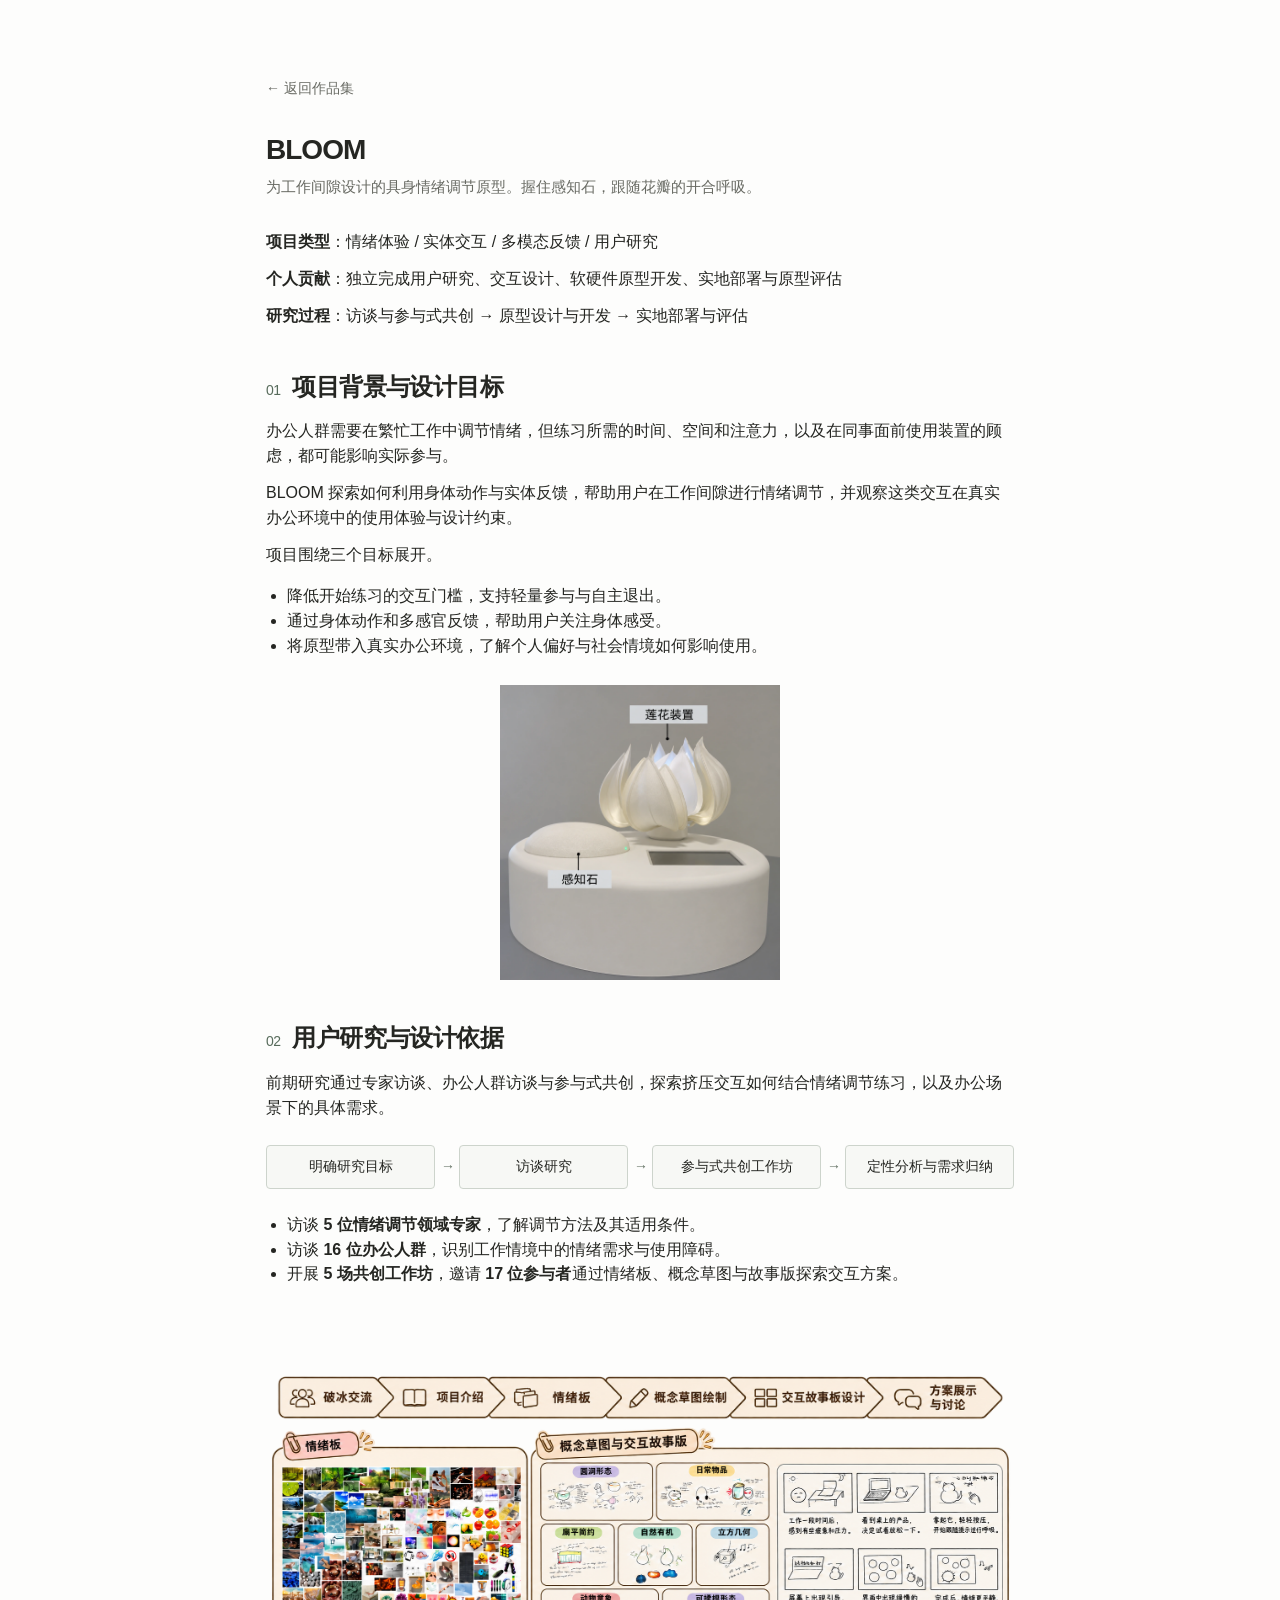
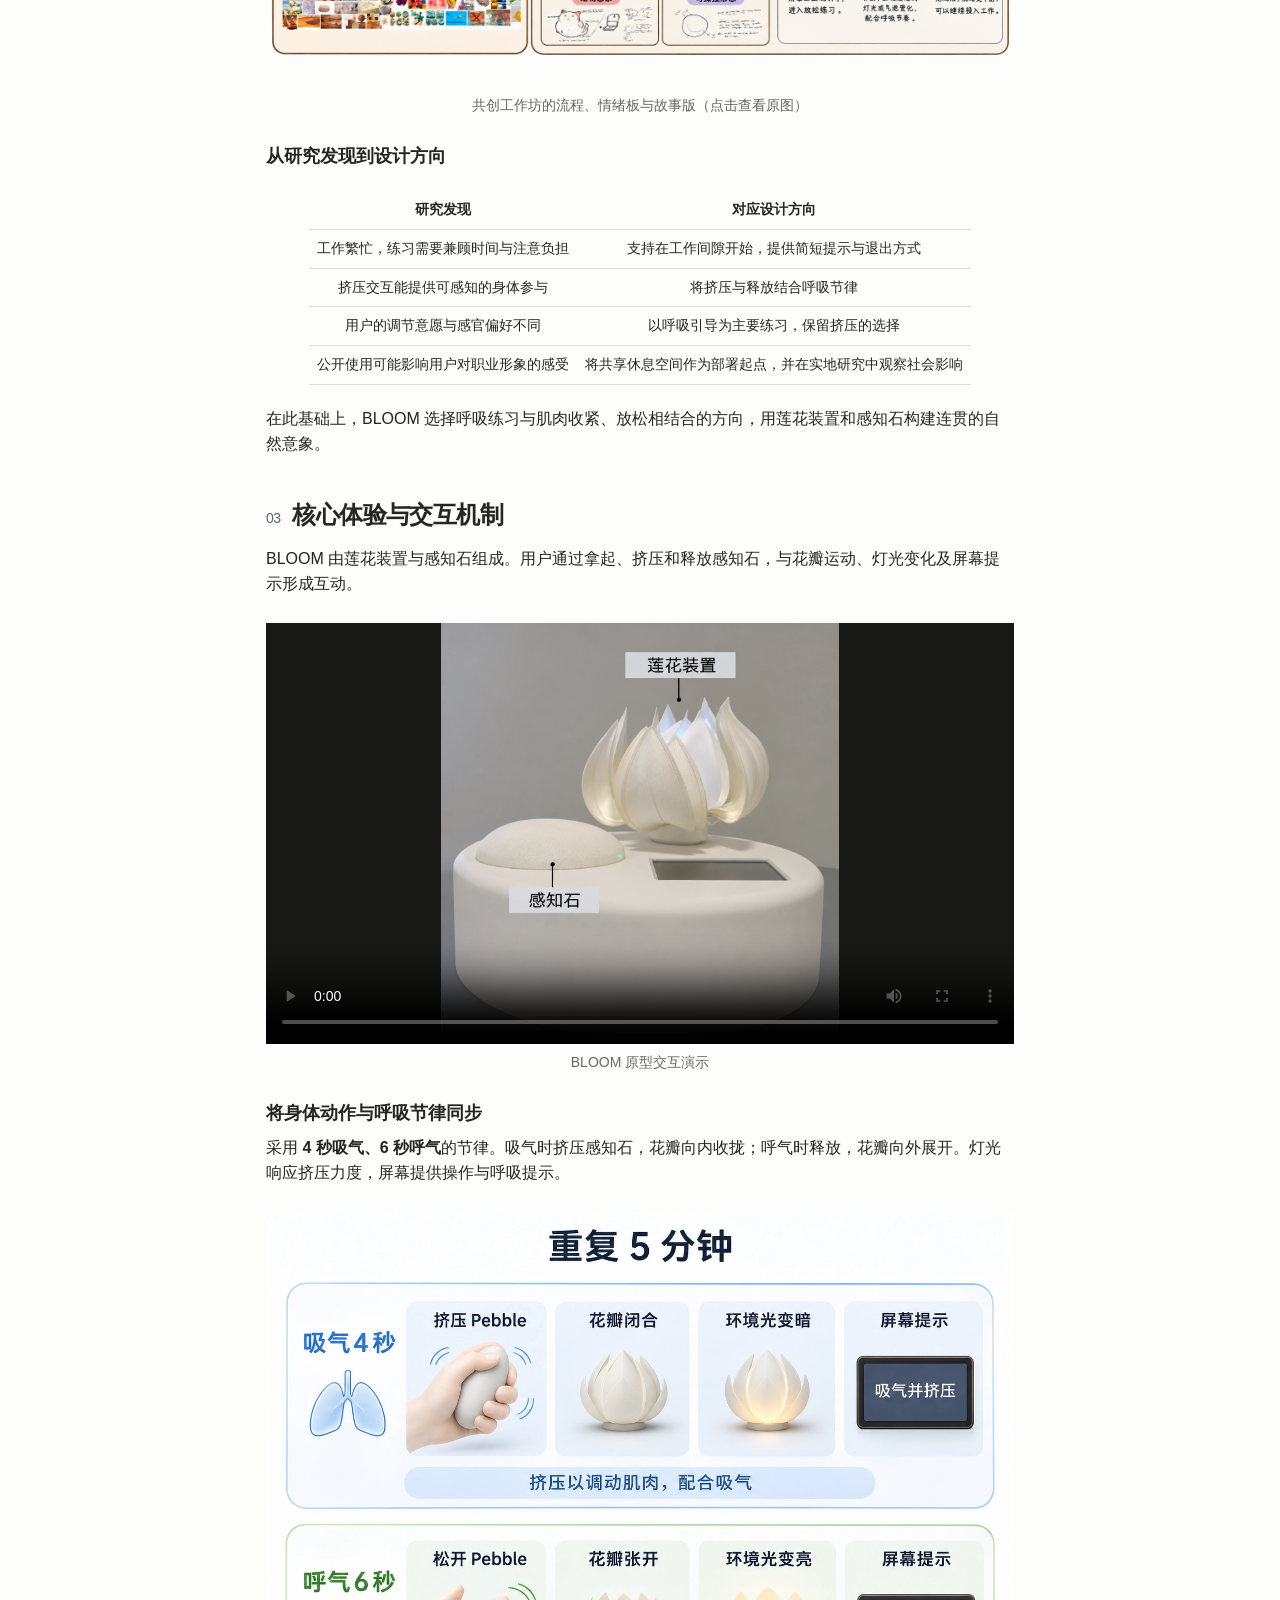
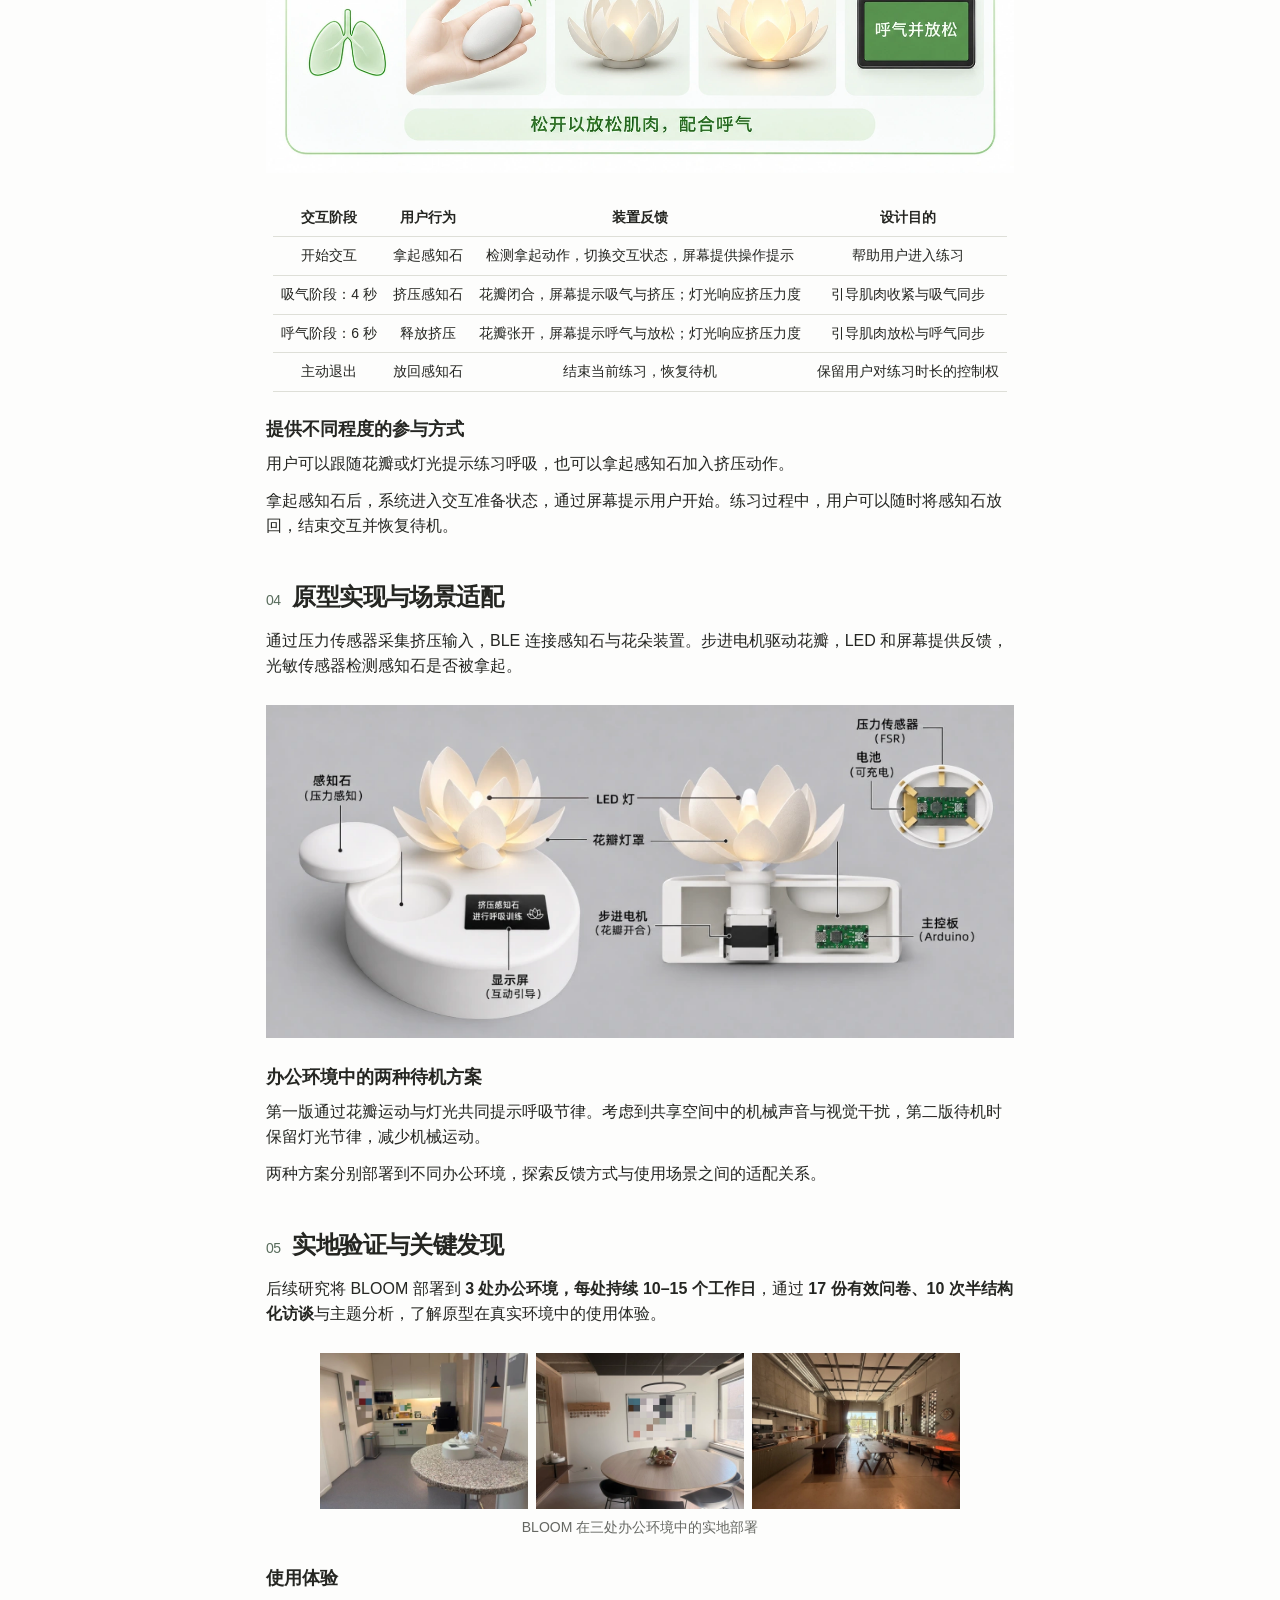
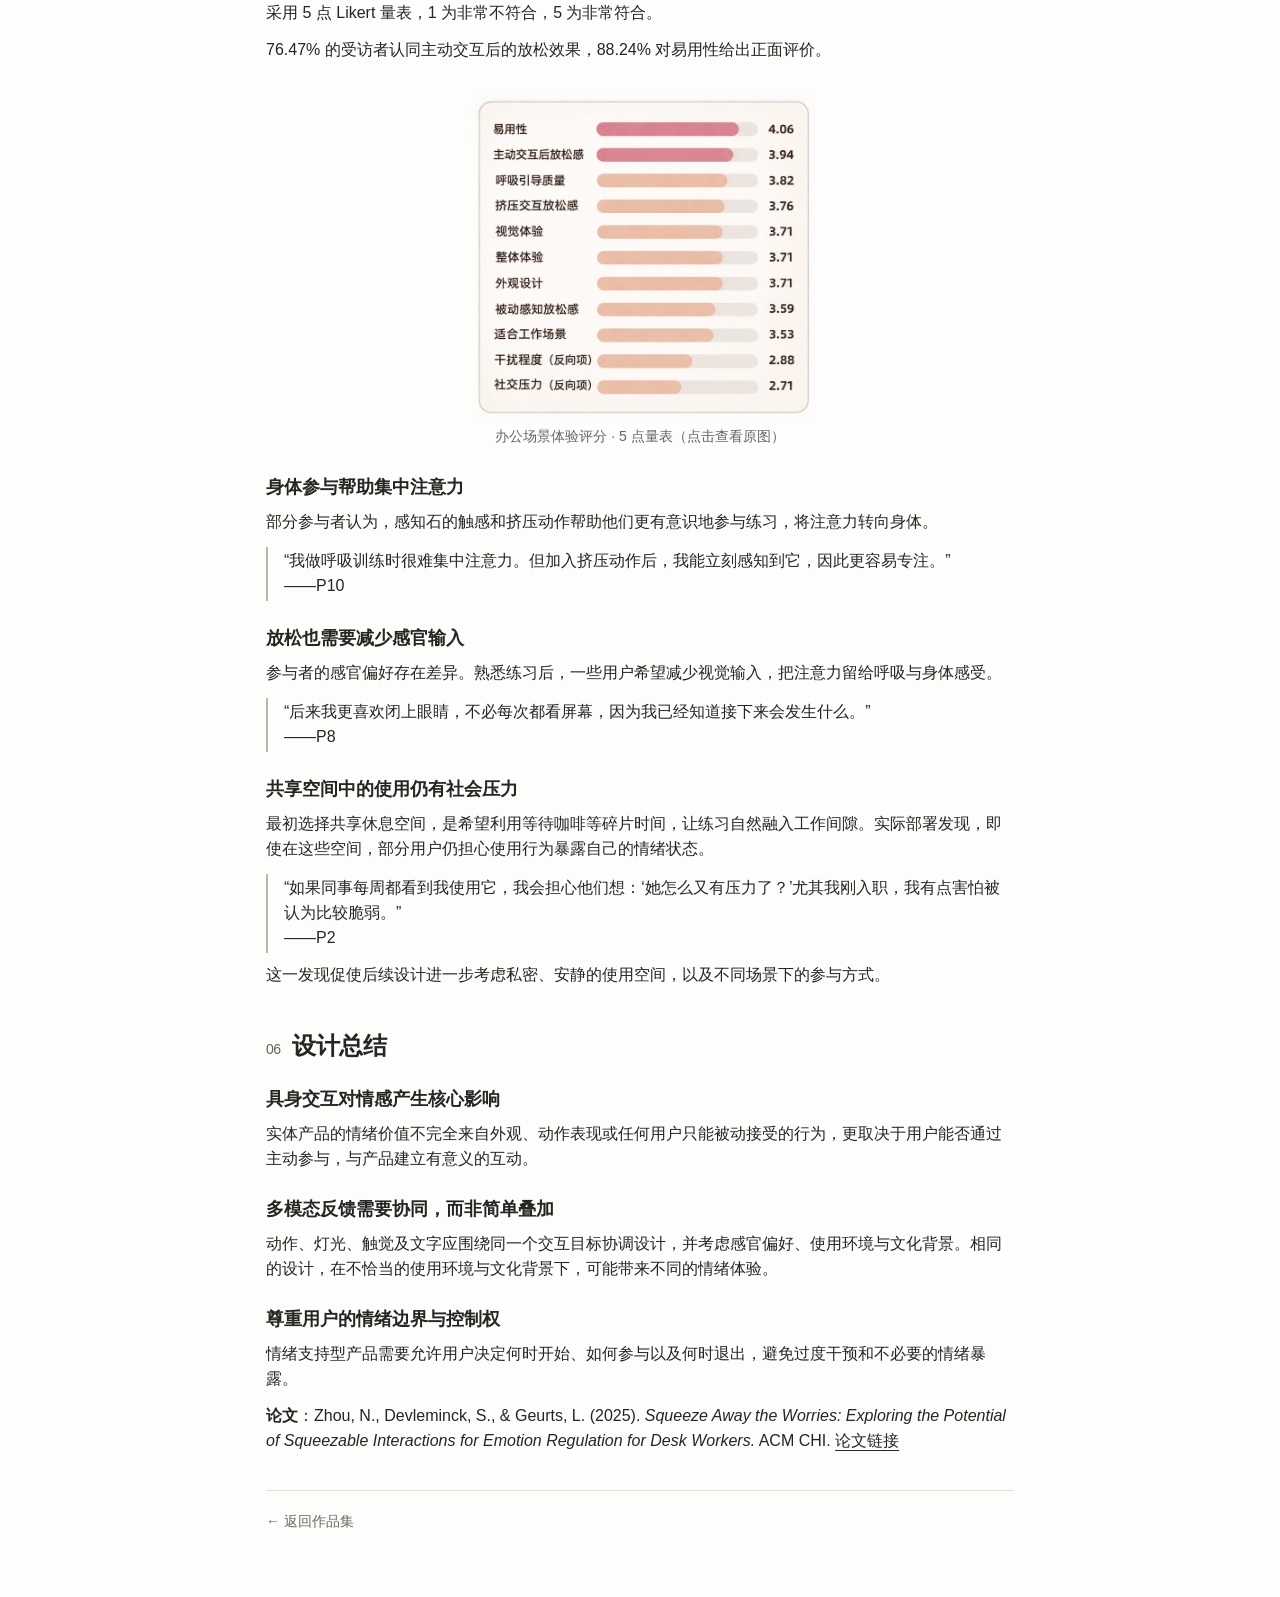
==== commit 027893b8: "Clarify interaction copy and add gameplay prototype contributions" ====
--- a/bloom.html
+++ b/bloom.html
@@ -106,7 +106,7 @@
 <p>这一发现促使后续设计进一步考虑私密、安静的使用空间，以及不同场景下的参与方式。</p>
 <h2 id="reflection"><span class="section-num" aria-hidden="true">06</span>设计总结</h2>
 
-<h3>让交互成为体验的核心，而不只是反馈的装饰</h3>
+<h3>具身交互对情感产生核心影响</h3>
 <p>实体产品的情绪价值不完全来自外观、动作表现或任何用户只能被动接受的行为，更取决于用户能否通过主动参与，与产品建立有意义的互动。</p>
 <h3>多模态反馈需要协同，而非简单叠加</h3>
 <p>动作、灯光、触觉及文字应围绕同一个交互目标协调设计，并考虑感官偏好、使用环境与文化背景。相同的设计，在不恰当的使用环境与文化背景下，可能带来不同的情绪体验。</p>
